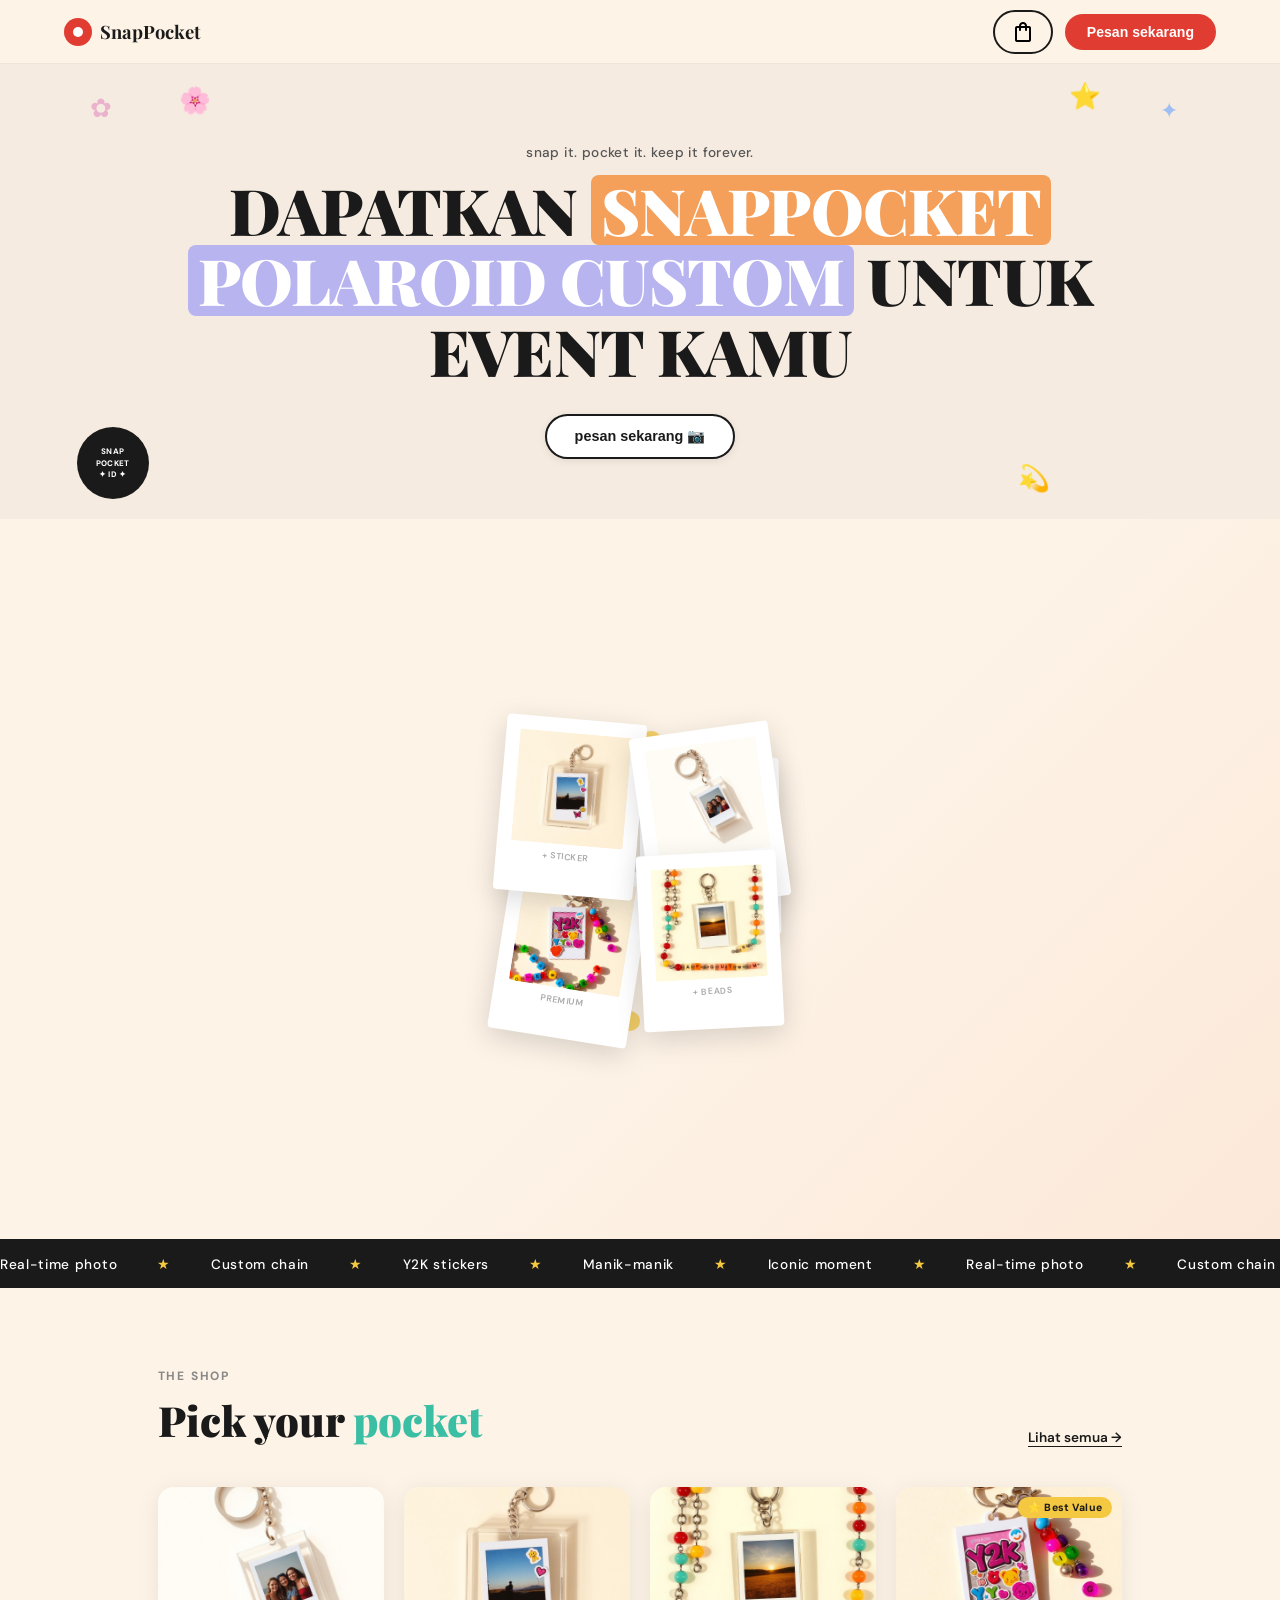
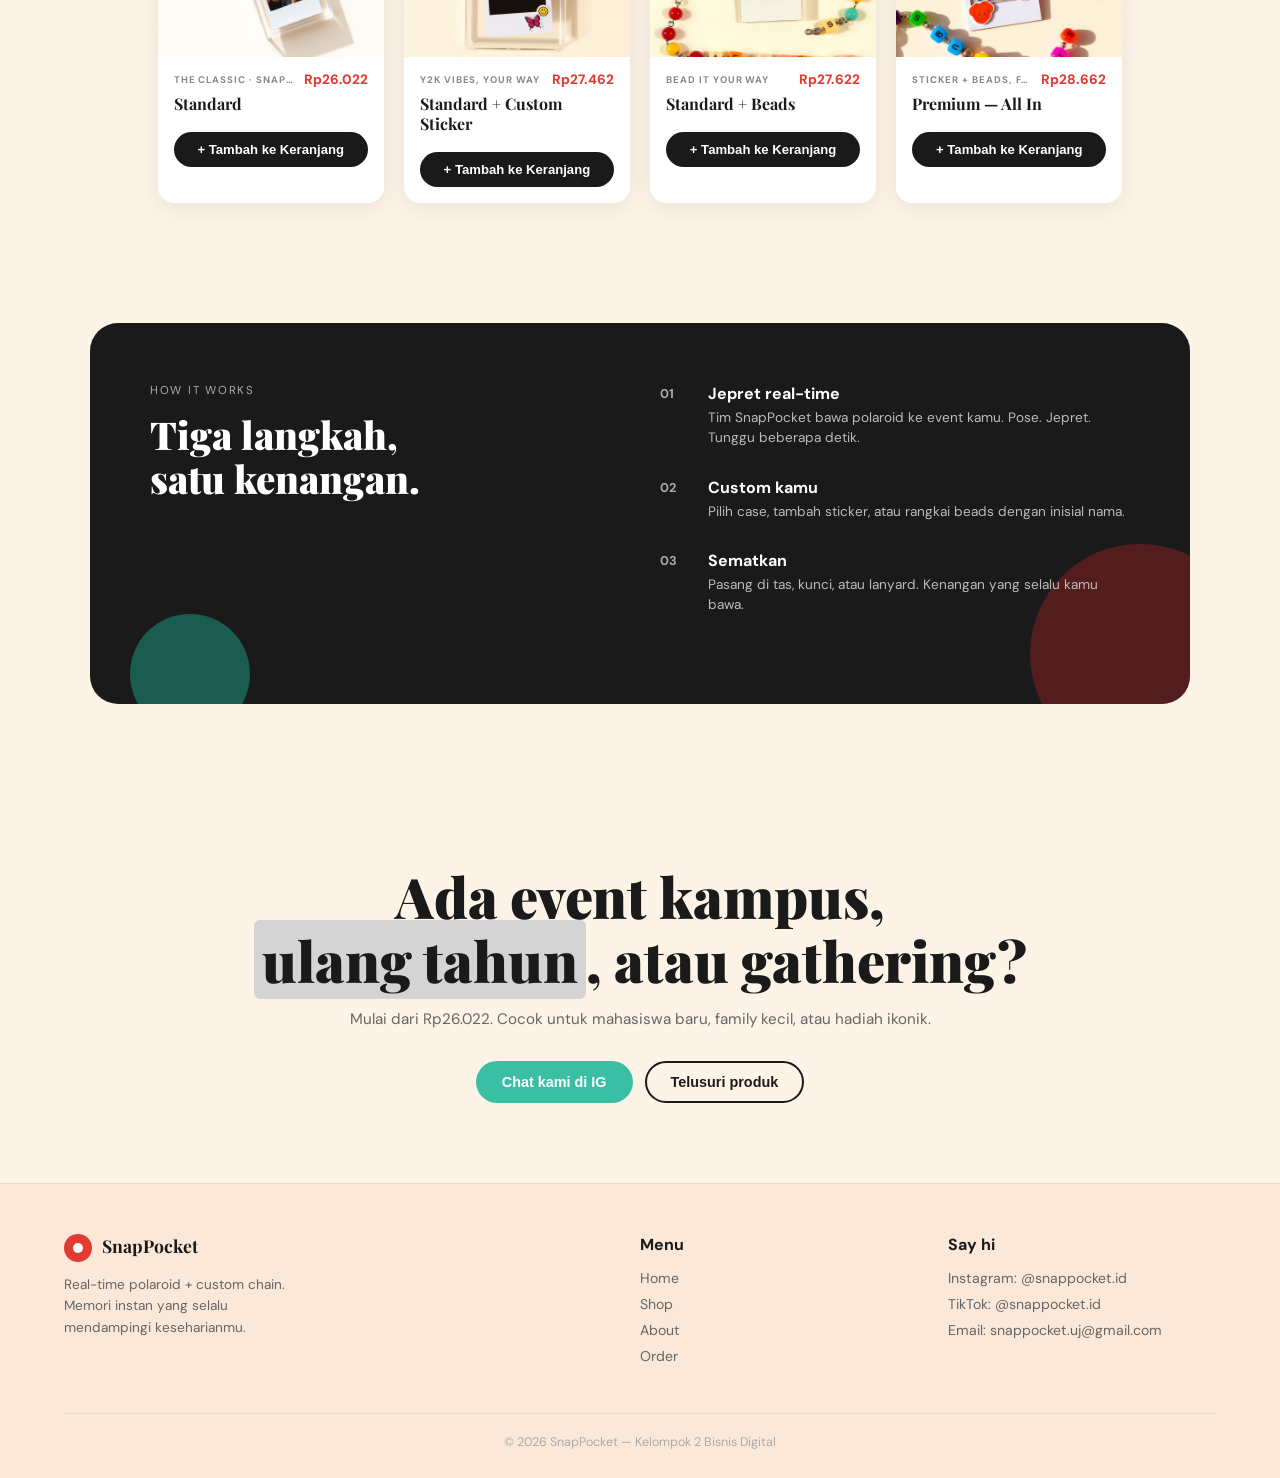
==== index.html @ 87800b3e "Add files via upload" ====
<!doctype html>
<html lang="id">
  <head>
    <meta charset="UTF-8" />
    <meta name="viewport" content="width=device-width, initial-scale=1.0" />
    <title>SnapPocket — Snap it. Pocket the moment.</title>
    <link
      href="https://fonts.googleapis.com/css2?family=Playfair+Display:wght@700;900&family=DM+Sans:wght@400;500;600&display=swap"
      rel="stylesheet"
    />
    <!-- ICONS -->
    <link
      rel="stylesheet"
      href="https://fonts.googleapis.com/css2?family=Material+Symbols+Outlined:opsz,wght,FILL,GRAD@20..48,100..700,0..1,-50..200&icon_names=shopping_bag"
    />
    <link rel="stylesheet" href="style.css" />
  </head>
  <body>
    <!-- ===================== NAVBAR ===================== -->
    <nav>
      <div class="nav-logo">
        <div class="dot"></div>
        SnapPocket
      </div>
      <div class="nav-links">
        <!-- <a href="#home" class="active">Home</a>
        <a href="#shop">Shop</a>
        <a href="#about">About</a>
        <a href="#order">Order</a> -->
      </div>
      <div class="nav-right">
        <button class="nav-cart-btn" onclick="openCart()">
          <span class="material-symbols-outlined"> shopping_bag </span>
          <span class="cart-badge" id="cartBadge">0</span>
        </button>
        <button class="nav-cta" onclick="scrollToShop()">Pesan sekarang</button>
        <button
          class="hamburger"
          id="hamburger"
          onclick="toggleMenu()"
          aria-label="Menu"
        >
          <span></span><span></span><span></span>
        </button>
      </div>
    </nav>
    <div class="mobile-menu" id="mobileMenu">
      <a href="#home" onclick="closeMenu()">Home</a>
      <a href="#shop" onclick="closeMenu()">Shop</a>
      <a href="#about" onclick="closeMenu()">About</a>
      <a href="#order" onclick="closeMenu()">Order</a>
      <button
        class="btn-primary"
        style="width: fit-content"
        onclick="
          closeMenu();
          scrollToShop();
        "
      >
        Pesan sekarang
      </button>
    </div>

    <!-- =====================================================================
       HERO HEADER BANNER  ← TAMBAHAN BARU (baris ini s/d penutup section)
       Referensi: hero.png — banner pengantar playful di atas hero utama
       Posisi: tepat setelah mobile-menu, SEBELUM section#home
  ====================================================================== -->
    <div class="hero-header-banner" id="hero-banner">
      <!-- Dekorasi floating emoji -->
      <span
        class="hhb-deco"
        style="top: 20px; left: 14%; animation: float1 3s ease-in-out infinite"
        >🌸</span
      >
      <span
        class="hhb-deco"
        style="
          top: 16px;
          right: 14%;
          animation: float2 3.5s ease-in-out infinite;
        "
        >⭐</span
      >
      <span
        class="hhb-deco"
        style="
          bottom: 24px;
          right: 18%;
          animation: float1 4s ease-in-out infinite;
        "
        >💫</span
      >

      <!-- Badge non-alkohol / spinning badge -->
      <div class="hhb-badge-nona">SNAP<br />POCKET<br />✦ ID ✦</div>

      <!-- Teks pre-headline -->
      <p class="hhb-pre">snap it. pocket it. keep it forever.</p>

      <!-- Judul utama dengan highlight warna -->
      <h2 class="hhb-title">
        DAPATKAN <span class="hhb-hl-orange">SNAPPOCKET</span><br />
        <span class="hhb-hl-purple">POLAROID CUSTOM</span> UNTUK<br />
        EVENT KAMU
      </h2>

      <!-- Tombol CTA banner -->
      <button class="hhb-cta" onclick="scrollToShop()">
        pesan sekarang 📷
      </button>
    </div>
    <!-- ===================== HERO (LAMA — tetap di bawah banner) ===================== -->
    <!-- section#home tidak lagi butuh margin-top 64px karena ada banner di atas -->
    <section id="home" style="padding-top: 0">
      <!-- <div class="hero-inner">
        <div class="hero-content">
          <div class="hero-tag">
            <span>⭐</span> Kelompok 2 · Bisnis Digital
          </div>
          <h1 class="hero-title">
            Snap it. <span class="accent">Pocket</span><br />the moment.
          </h1>
          <p class="hero-desc">
            Polaroid foto real-time, dibingkai case bening, digantung di rantai
            custom. Pilih sticker, pilih beads — jadikan kenangan yang selalu
            nemenin kemana pun.
          </p>
          <div class="hero-btns">
            <button class="btn-primary" onclick="scrollToShop()">
              Lihat semua produk →
            </button>
            <button class="btn-outline" onclick="scrollToShop()">
              Pesan sekarang
            </button>
          </div>
          <div class="hero-stats">
            <div>
              <div class="stat-num">4</div>
              <div class="stat-label">varian produk</div>
            </div>
            <div>
              <div class="stat-num">~5 mnt</div>
              <div class="stat-label">cetak instan</div>
            </div>
            <div>
              <div class="stat-num">100%</div>
              <div class="stat-label">custom kamu</div>
            </div>
          </div>
        </div> -->

      <!-- ================================================================
           HERO VISUAL: Diganti dari placeholder menjadi polaroid gallery
           Referensi: tampilanProduk.png — foto bertumpuk acak miring
           (baris ini s/d penutup div.hero-visual adalah TAMBAHAN BARU)
      ================================================================ -->
      <div class="hero-visual">
        <div class="product-gallery">
          <!-- Dot dekorasi kuning (seperti di tampilanProduk.png) -->
          <div
            class="gallery-dot"
            style="width: 22px; height: 22px; top: 12px; left: 2%"
          ></div>
          <div
            class="gallery-dot"
            style="width: 16px; height: 16px; top: 55%; left: 0%"
          ></div>
          <div
            class="gallery-dot"
            style="width: 20px; height: 20px; bottom: 8px; right: 12%"
          ></div>
          <div
            class="gallery-dot"
            style="width: 14px; height: 14px; top: 20px; right: 30%"
          ></div>

          <!-- Polaroid 1 — produk Standard -->
          <div class="polaroid pol-1">
            <div class="polaroid-photo" style="background: #f0d8c8">
              <img src="img/product-standard.jpg" alt="Standard" />
            </div>
            <div class="polaroid-label">STANDARD</div>
          </div>

          <!-- Polaroid 2 — produk Standard + Sticker -->
          <div class="polaroid pol-2">
            <div class="polaroid-photo">
              <img src="img/product-sticker.jpg" alt="Sticker" />
            </div>
            <div class="polaroid-label">+ STICKER</div>
          </div>

          <!-- Polaroid 3 — produk Standard + Beads -->
          <div class="polaroid pol-3">
            <div class="polaroid-photo">
              <img src="img/product-beads.jpg" alt="Beads" />
            </div>
            <div class="polaroid-label">+ BEADS</div>
          </div>

          <!-- Polaroid 4 — produk Premium All In -->
          <div class="polaroid pol-4">
            <div class="polaroid-photo">
              <img src="img/product-premium.jpg" alt="Premium" />
            </div>
            <div class="polaroid-label">PREMIUM</div>
          </div>

          <!-- Polaroid 5 — moment foto (center) -->
          <div class="polaroid pol-5">
            <div class="polaroid-photo">
              <img src="img/about-shot.jpg" alt="Moment" />
            </div>
            <div class="polaroid-label">smile!</div>
          </div>
        </div>

        <!-- Badge harga tetap dipertahankan -->
        <!-- <div class="hero-price-badge">MULAI<br />Rp26.022</div>
        </div> -->
        <!-- ================================================================ -->
      </div>
    </section>

    <!-- ===================== MARQUEE ===================== -->
    <div class="marquee-wrap">
      <div class="marquee-track" id="marqueeTrack">
        <span>Real-time photo</span><span class="star">★</span>
        <span>Custom chain</span><span class="star">★</span>
        <span>Y2K stickers</span><span class="star">★</span>
        <span>Manik-manik</span><span class="star">★</span>
        <span>Iconic moment</span><span class="star">★</span>
        <span>Real-time photo</span><span class="star">★</span>
        <span>Custom chain</span><span class="star">★</span>
        <span>Y2K stickers</span><span class="star">★</span>
        <span>Manik-manik</span><span class="star">★</span>
        <span>Iconic moment</span><span class="star">★</span>
        <!-- duplicate for seamless loop -->
        <span>Real-time photo</span><span class="star">★</span>
        <span>Custom chain</span><span class="star">★</span>
        <span>Y2K stickers</span><span class="star">★</span>
        <span>Manik-manik</span><span class="star">★</span>
        <span>Iconic moment</span><span class="star">★</span>
        <span>Real-time photo</span><span class="star">★</span>
        <span>Custom chain</span><span class="star">★</span>
        <span>Y2K stickers</span><span class="star">★</span>
        <span>Manik-manik</span><span class="star">★</span>
        <span>Iconic moment</span><span class="star">★</span>
      </div>
    </div>

    <!-- ===================== SHOP ===================== -->
    <section id="shop" style="padding-top: 80px; padding-bottom: 80px">
      <div style="max-width: 1200px; margin: 0 auto; padding: 0 5%">
        <div class="shop-header reveal">
          <div>
            <div class="section-label">THE SHOP</div>
            <h2 class="section-title">
              Pick your <span class="accent">pocket</span>
            </h2>
          </div>
          <a href="#shop">Lihat semua →</a>
        </div>
        <div class="product-grid" id="productGrid">
          <!-- Cards injected by JS -->
        </div>
      </div>
    </section>

    <!-- ===================== HOW IT WORKS ===================== -->
    <section id="about" style="padding: 40px 5% 80px">
      <div class="how-box reveal">
        <div>
          <div class="how-label">HOW IT WORKS</div>
          <h2 class="how-title">Tiga langkah,<br />satu kenangan.</h2>
        </div>
        <div class="how-steps">
          <div class="step">
            <div class="step-num">01</div>
            <div>
              <div class="step-title">Jepret real-time</div>
              <div class="step-desc">
                Tim SnapPocket bawa polaroid ke event kamu. Pose. Jepret. Tunggu
                beberapa detik.
              </div>
            </div>
          </div>
          <div class="step">
            <div class="step-num">02</div>
            <div>
              <div class="step-title">Custom kamu</div>
              <div class="step-desc">
                Pilih case, tambah sticker, atau rangkai beads dengan inisial
                nama.
              </div>
            </div>
          </div>
          <div class="step">
            <div class="step-num">03</div>
            <div>
              <div class="step-title">Sematkan</div>
              <div class="step-desc">
                Pasang di tas, kunci, atau lanyard. Kenangan yang selalu kamu
                bawa.
              </div>
            </div>
          </div>
        </div>
      </div>
    </section>

    <!-- ===================== CTA ===================== -->
    <section id="order" class="cta-section reveal">
      <h2 class="cta-title">
        Ada event kampus,<br /><span class="highlight">ulang tahun</span>, atau
        gathering?
      </h2>
      <p class="cta-sub">
        Mulai dari Rp26.022. Cocok untuk mahasiswa baru, family kecil, atau
        hadiah ikonik.
      </p>
      <div class="cta-btns">
        <button
          class="btn-primary btn-teal"
          onclick="window.open('https://instagram.com/snappocket.id', '_blank')"
        >
          Chat kami di IG
        </button>
        <button class="btn-outline" onclick="scrollToShop()">
          Telusuri produk
        </button>
      </div>
    </section>

    <!-- ===================== FOOTER ===================== -->
    <footer>
      <div class="footer-grid">
        <div>
          <div class="footer-brand">
            <div
              class="dot"
              style="
                width: 28px;
                height: 28px;
                border-radius: 50%;
                background: var(--red);
                display: flex;
                align-items: center;
                justify-content: center;
                flex-shrink: 0;
              "
            >
              <div
                style="
                  width: 10px;
                  height: 10px;
                  border-radius: 50%;
                  background: #fff;
                "
              ></div>
            </div>
            <span
              style="
                font-family: var(--font-head);
                font-weight: 700;
                font-size: 1.1rem;
              "
              >SnapPocket</span
            >
          </div>
          <p class="footer-tagline">
            Real-time polaroid + custom chain. Memori instan yang selalu
            mendampingi keseharianmu.
          </p>
        </div>
        <div class="footer-col">
          <div class="footer-col-title">Menu</div>
          <a href="#home">Home</a>
          <a href="#shop">Shop</a>
          <a href="#about">About</a>
          <a href="#order">Order</a>
        </div>
        <div class="footer-col">
          <div class="footer-col-title">Say hi</div>
          <a href="https://instagram.com/snappocket.id" target="_blank"
            >Instagram: @snappocket.id</a
          >
          <a href="https://tiktok.com/@snappocket.id" target="_blank"
            >TikTok: @snappocket.id</a
          >
          <a href="mailto:snappocket.uj@gmail.com"
            >Email: snappocket.uj@gmail.com</a
          >
        </div>
      </div>
      <div class="footer-bottom">
        © 2026 SnapPocket — Kelompok 2 Bisnis Digital
      </div>
    </footer>

    <!-- ===================== ADD-TO-CART MODAL ===================== -->
    <div
      class="modal-overlay"
      id="productModal"
      onclick="handleModalOverlayClick(event)"
    >
      <div class="modal-sheet" style="position: relative">
        <button class="close-modal" onclick="closeModal()">✕</button>
        <div class="modal-img" id="modalImg">📸</div>
        <div class="modal-body">
          <div class="modal-header">
            <div class="modal-product-name" id="modalName">Nama Produk</div>
            <div class="modal-price" id="modalPrice">Rp0</div>
          </div>
          <div class="modal-desc" id="modalDesc">Deskripsi produk</div>

          <!-- Temperature selector -->
          <div class="modal-section" id="tempSection">
            <div class="modal-section-title">Rantai <span>Pilih 1</span></div>
            <div class="option-grid" id="chainOptions">
              <button
                class="option-btn selected"
                data-group="chain"
                data-val="Silver"
                onclick="selectOption(this, 'chain')"
              >
                <span class="option-icon">🔗</span>Silver
              </button>
              <button
                class="option-btn"
                data-group="chain"
                data-val="Gold"
                onclick="selectOption(this, 'chain')"
              >
                <span class="option-icon">✨</span>Gold
              </button>
            </div>
          </div>

          <!-- Size selector (for products with beads) -->
          <div class="modal-section" id="beadsSection" style="display: none">
            <div class="modal-section-title">
              Warna Beads <span>Pilih 1</span>
            </div>
            <div class="option-grid">
              <button
                class="option-btn selected"
                data-group="beads"
                data-val="Colorful"
                onclick="selectOption(this, 'beads')"
              >
                <span class="option-icon">🌈</span>Colorful
              </button>
              <button
                class="option-btn"
                data-group="beads"
                data-val="Pastel"
                onclick="selectOption(this, 'beads')"
              >
                <span class="option-icon">🌸</span>Pastel
              </button>
            </div>
          </div>

          <!-- Sticker section (for products with sticker) -->
          <div class="modal-section" id="stickerSection" style="display: none">
            <div class="modal-section-title">
              Tema Sticker <span>Pilih 1</span>
            </div>
            <div class="option-grid">
              <button
                class="option-btn selected"
                data-group="sticker"
                data-val="Y2K"
                onclick="selectOption(this, 'sticker')"
              >
                <span class="option-icon">💫</span>Y2K
              </button>
              <button
                class="option-btn"
                data-group="sticker"
                data-val="Cute"
                onclick="selectOption(this, 'sticker')"
              >
                <span class="option-icon">🐣</span>Cute
              </button>
            </div>
          </div>
        </div>

        <div class="modal-footer">
          <div class="qty-ctrl">
            <button class="qty-btn" onclick="changeQty(-1)">−</button>
            <span class="qty-num" id="qtyNum">1</span>
            <button class="qty-btn" onclick="changeQty(1)">+</button>
          </div>
          <button class="add-btn" id="addBtn" onclick="addToCart()">
            + Keranjang Rp0
          </button>
        </div>
      </div>
    </div>

    <!-- ===================== CART SIDEBAR ===================== -->
    <div
      class="cart-overlay"
      id="cartOverlay"
      onclick="handleCartOverlayClick(event)"
    >
      <div class="cart-panel">
        <div class="cart-head">
          <h2>🛍 Keranjang</h2>
          <button class="cart-close" onclick="closeCart()">✕</button>
        </div>
        <div class="cart-items" id="cartItems">
          <div class="cart-empty">Keranjang masih kosong 🛒</div>
        </div>
        <div class="cart-foot">
          <div class="cart-total-row">
            <span>Total</span>
            <span id="cartTotal">Rp0</span>
          </div>
          <button class="checkout-btn" onclick="openQRModal()">
            Bayar Sekarang 💳
          </button>
        </div>
      </div>
    </div>

    <!-- ===================== QR CODE MODAL ===================== -->
    <div
      class="qr-overlay"
      id="qrOverlay"
      onclick="handleQROverlayClick(event)"
    >
      <div class="qr-box">
        <div class="qr-title">Pembayaran 🎉</div>
        <div class="qr-sub">Scan QR di bawah untuk transfer</div>
        <div class="qr-placeholder" id="qrImg">
          <img
            src="img/QRIS.png"
            alt="QRIS"
            style="
              width: 100%;
              height: 100%;
              object-fit: contain;
              border-radius: 8px;
            "
          />
        </div>
        <div class="qr-amount" id="qrAmount">Rp0</div>
        <div class="qr-note">
          Setelah transfer, klik tombol di bawah untuk konfirmasi via WhatsApp
        </div>
        <div class="qr-actions">
          <button class="qr-confirm-btn" onclick="confirmPayment()">
            Konfirmasi Pembayaran 💬
          </button>
          <button class="qr-close-btn" onclick="closeQRModal()">Tutup</button>
        </div>
      </div>
    </div>
  </body>
  <script src="app.js"></script>
</html>
---- style.css ----
/* =========================================================
       CSS VARIABLES & RESET
    ========================================================= */
*,
*::before,
*::after {
  box-sizing: border-box;
  margin: 0;
  padding: 0;
}

:root {
  --bg: #fdf3e7;
  --bg2: #fce8d8;
  --dark: #1a1a1a;
  --red: #e03c31;
  --teal: #3bbfa4;
  --yellow: #f5c842;
  --white: #ffffff;
  --gray: #888;
  --light-gray: #f4f4f0;
  --font-head: "Playfair Display", serif;
  --font-body: "DM Sans", sans-serif;
  --radius: 16px;
  --shadow: 0 4px 24px rgba(0, 0, 0, 0.08);
}

html {
  scroll-behavior: smooth;
}
body {
  font-family: var(--font-body);
  background: var(--bg);
  color: var(--dark);
  overflow-x: hidden;
}
a {
  text-decoration: none;
  color: inherit;
}
img {
  display: block;
  max-width: 100%;
}

/* =========================================================
       NAVBAR
    ========================================================= */
nav {
  position: fixed;
  top: 0;
  left: 0;
  right: 0;
  z-index: 100;
  display: flex;
  align-items: center;
  justify-content: space-between;
  padding: 0 5%;
  height: 64px;
  background: rgba(253, 243, 231, 0.92);
  backdrop-filter: blur(12px);
  border-bottom: 1px solid rgba(0, 0, 0, 0.06);
}
.nav-logo {
  display: flex;
  align-items: center;
  gap: 8px;
  font-family: var(--font-head);
  font-size: 1.15rem;
  font-weight: 700;
}
.nav-logo .dot {
  width: 28px;
  height: 28px;
  border-radius: 50%;
  background: var(--red);
  display: flex;
  align-items: center;
  justify-content: center;
}
.nav-logo .dot::after {
  content: "";
  width: 10px;
  height: 10px;
  border-radius: 50%;
  background: #fff;
}
.nav-links {
  display: flex;
  gap: 28px;
  font-size: 0.9rem;
  font-weight: 500;
}
.nav-links a {
  padding: 4px 0;
  position: relative;
}
.nav-links a.active::after {
  content: "";
  position: absolute;
  bottom: -2px;
  left: 0;
  right: 0;
  height: 2px;
  background: var(--dark);
  border-radius: 2px;
}
.nav-cta {
  background: var(--red);
  color: #fff;
  border: none;
  cursor: pointer;
  padding: 10px 22px;
  border-radius: 50px;
  font-size: 0.88rem;
  font-weight: 600;
  transition:
    transform 0.15s,
    box-shadow 0.15s;
}
.nav-cta:hover {
  transform: translateY(-1px);
  box-shadow: 0 6px 18px rgba(224, 60, 49, 0.35);
}

/* cart icon in nav */
.nav-cart-btn {
  position: relative;
  background: none;
  border: 2px solid var(--dark);
  border-radius: 50px;
  padding: 8px 16px;
  cursor: pointer;
  font-weight: 600;
  font-size: 0.88rem;
  display: flex;
  align-items: center;
  gap: 6px;
  transition: background 0.15s;
}
.nav-cart-btn:hover {
  background: var(--dark);
  color: #fff;
}
.cart-badge {
  position: absolute;
  top: -6px;
  right: -6px;
  background: var(--red);
  color: #fff;
  border-radius: 50%;
  width: 20px;
  height: 20px;
  font-size: 0.7rem;
  font-weight: 700;
  display: flex;
  align-items: center;
  justify-content: center;
  display: none;
}
.nav-right {
  display: flex;
  align-items: center;
  gap: 12px;
}

/* hamburger */
.hamburger {
  display: none;
  flex-direction: column;
  gap: 5px;
  background: none;
  border: none;
  cursor: pointer;
  padding: 4px;
}
.hamburger span {
  width: 24px;
  height: 2px;
  background: var(--dark);
  border-radius: 2px;
  transition: all 0.25s;
}
.mobile-menu {
  display: none;
  position: fixed;
  top: 64px;
  left: 0;
  right: 0;
  background: var(--bg);
  padding: 24px 5%;
  flex-direction: column;
  gap: 16px;
  z-index: 99;
  border-bottom: 1px solid rgba(0, 0, 0, 0.08);
  box-shadow: 0 8px 24px rgba(0, 0, 0, 0.06);
}
.mobile-menu a {
  font-size: 1.1rem;
  font-weight: 600;
}
.mobile-menu.open {
  display: flex;
}

/* =========================================================
       HERO
    ========================================================= */
#home {
  min-height: 80vh;
  padding-top: 0;
  display: flex;
  align-items: center;
  justify-content: center;
  background: linear-gradient(135deg, #fdf3e7 55%, #fce8d8 100%);
  overflow: hidden;
  position: relative;
}
.hero-inner {
  display: grid;
  grid-template-columns: 1fr 1fr;
  align-items: center;
  gap: 40px;
  max-width: 1200px;
  margin: 0 auto;
  padding: 60px 5%;
  width: 100%;
}
.hero-tag {
  display: inline-flex;
  align-items: center;
  gap: 6px;
  background: #fff;
  border-radius: 50px;
  padding: 6px 14px;
  font-size: 0.78rem;
  font-weight: 600;
  margin-bottom: 20px;
  box-shadow: 0 2px 8px rgba(0, 0, 0, 0.06);
}
.hero-tag span {
  color: var(--yellow);
  font-size: 1rem;
}
.hero-title {
  font-family: var(--font-head);
  font-size: clamp(2.4rem, 5vw, 3.8rem);
  line-height: 1.08;
  font-weight: 900;
  margin-bottom: 20px;
}
.hero-title .accent {
  color: var(--red);
}
.hero-desc {
  color: #555;
  font-size: 0.95rem;
  line-height: 1.65;
  margin-bottom: 32px;
  max-width: 400px;
}
.hero-btns {
  display: flex;
  gap: 12px;
  flex-wrap: wrap;
  margin-bottom: 40px;
}
.btn-primary {
  background: var(--red);
  color: #fff;
  border: none;
  cursor: pointer;
  padding: 13px 26px;
  border-radius: 50px;
  font-size: 0.9rem;
  font-weight: 600;
  display: inline-flex;
  align-items: center;
  gap: 6px;
  transition:
    transform 0.15s,
    box-shadow 0.15s;
}
.btn-primary:hover {
  transform: translateY(-2px);
  box-shadow: 0 8px 20px rgba(224, 60, 49, 0.3);
}
.btn-outline {
  background: transparent;
  color: var(--dark);
  border: 2px solid var(--dark);
  cursor: pointer;
  padding: 11px 24px;
  border-radius: 50px;
  font-size: 0.9rem;
  font-weight: 600;
  transition:
    background 0.15s,
    color 0.15s;
}
.btn-outline:hover {
  background: var(--dark);
  color: #fff;
}
.hero-stats {
  display: flex;
  gap: 32px;
}
.stat-num {
  font-family: var(--font-head);
  font-size: 1.5rem;
  font-weight: 900;
  color: var(--red);
}
.stat-label {
  font-size: 0.75rem;
  color: var(--gray);
}

/* hero image placeholder area */
.hero-visual {
  position: relative;
  border-radius: 24px;
  overflow: visible;
  display: flex;
  align-items: center;
  justify-content: center;
  min-height: 360px;
}
.hero-img-box {
  width: 100%;
  aspect-ratio: 4/3;
  border-radius: 20px;
  background: linear-gradient(135deg, #f4c7b0, #e8a090);
  display: flex;
  align-items: center;
  justify-content: center;
  font-size: 0.85rem;
  color: #a06050;
  font-weight: 500;
  text-align: center;
  position: relative;
  overflow: hidden;
}
.hero-img-box::before {
  content: "📷";
  font-size: 3rem;
  display: block;
  margin-bottom: 8px;
}
.hero-price-badge {
  position: absolute;
  top: -12px;
  right: -12px;
  background: var(--red);
  color: #fff;
  border-radius: 50%;
  width: 80px;
  height: 80px;
  display: flex;
  flex-direction: column;
  align-items: center;
  justify-content: center;
  font-size: 0.6rem;
  font-weight: 700;
  text-align: center;
  line-height: 1.3;
  box-shadow: 0 4px 16px rgba(224, 60, 49, 0.4);
  animation: pulse 2s ease-in-out infinite;
}
@keyframes pulse {
  0%,
  100% {
    transform: scale(1);
  }
  50% {
    transform: scale(1.05);
  }
}
.hero-smile-card {
  position: absolute;
  bottom: 20px;
  left: -20px;
  background: var(--yellow);
  border-radius: 12px;
  padding: 14px 20px;
  font-family: var(--font-head);
  font-size: 1.1rem;
  font-weight: 700;
  box-shadow: 0 6px 20px rgba(0, 0, 0, 0.12);
  transform: rotate(-3deg);
}

/* =========================================================
       MARQUEE
    ========================================================= */
.marquee-wrap {
  background: var(--dark);
  color: #fff;
  padding: 14px 0;
  overflow: hidden;
  white-space: nowrap;
}
.marquee-track {
  display: inline-flex;
  gap: 40px;
  animation: marquee 18s linear infinite;
}
.marquee-track span {
  font-size: 0.85rem;
  font-weight: 500;
  letter-spacing: 0.05em;
}
.marquee-track .star {
  color: var(--yellow);
}
@keyframes marquee {
  from {
    transform: translateX(0);
  }
  to {
    transform: translateX(-50%);
  }
}

/* =========================================================
       SHOP SECTION
    ========================================================= */
#shop {
  padding: 90px 5%;
  max-width: 1200px;
  margin: 0 auto;
}
.section-label {
  font-size: 0.75rem;
  font-weight: 700;
  letter-spacing: 0.15em;
  color: var(--gray);
  text-transform: uppercase;
  margin-bottom: 8px;
}
.section-title {
  font-family: var(--font-head);
  font-size: clamp(1.8rem, 3.5vw, 2.6rem);
  font-weight: 900;
}
.section-title .accent {
  color: var(--teal);
}
.shop-header {
  display: flex;
  align-items: flex-end;
  justify-content: space-between;
  margin-bottom: 40px;
}
.shop-header a {
  font-size: 0.85rem;
  font-weight: 600;
  color: var(--dark);
  border-bottom: 1px solid var(--dark);
}

.product-grid {
  display: grid;
  grid-template-columns: repeat(4, 1fr);
  gap: 20px;
}
.product-card {
  background: #fff;
  border-radius: var(--radius);
  overflow: hidden;
  box-shadow: var(--shadow);
  cursor: pointer;
  transition:
    transform 0.2s,
    box-shadow 0.2s;
  position: relative;
}
.product-card:hover {
  transform: translateY(-4px);
  box-shadow: 0 12px 32px rgba(0, 0, 0, 0.12);
}
.product-img {
  width: 100%;
  aspect-ratio: 4/3;
  background: var(--light-gray);
  display: flex;
  align-items: center;
  justify-content: center;
  font-size: 2.5rem;
  position: relative;
  overflow: hidden;
}
.best-value-badge {
  position: absolute;
  top: 10px;
  right: 10px;
  background: var(--yellow);
  color: var(--dark);
  font-size: 0.65rem;
  font-weight: 800;
  padding: 4px 10px;
  border-radius: 50px;
  letter-spacing: 0.04em;
}
.product-info {
  padding: 14px 16px 16px;
  display: flex;
  flex-direction: column;
  gap: 6px;
}
.product-meta {
  display: flex;
  align-items: center;
  justify-content: space-between;
  gap: 6px;
}
.product-label {
  font-size: 0.6rem;
  letter-spacing: 0.1em;
  font-weight: 700;
  color: var(--gray);
  text-transform: uppercase;
  flex: 1;
  min-width: 0;
  white-space: nowrap;
  overflow: hidden;
  text-overflow: ellipsis;
}
.product-price {
  font-size: 0.85rem;
  font-weight: 800;
  color: var(--red);
  flex-shrink: 0;
}
.product-name {
  font-family: var(--font-head);
  font-size: 1rem;
  font-weight: 700;
  line-height: 1.25;
}
.add-to-cart-btn {
  width: 100%;
  margin-top: 12px;
  padding: 10px;
  background: var(--dark);
  color: #fff;
  border: none;
  border-radius: 50px;
  font-size: 0.82rem;
  font-weight: 600;
  cursor: pointer;
  transition: background 0.15s;
}
.add-to-cart-btn:hover {
  background: var(--red);
}

/* =========================================================
       HOW IT WORKS
    ========================================================= */
#about {
  padding: 40px 5% 90px;
}
.how-box {
  max-width: 1100px;
  margin: 0 auto;
  background: var(--dark);
  color: #fff;
  border-radius: 28px;
  padding: 60px;
  display: grid;
  grid-template-columns: 1fr 1fr;
  gap: 40px;
  position: relative;
  overflow: hidden;
}
.how-box::after {
  content: "";
  position: absolute;
  right: -60px;
  bottom: -60px;
  width: 220px;
  height: 220px;
  border-radius: 50%;
  background: #7b2020;
  opacity: 0.6;
}
.how-box::before {
  content: "";
  position: absolute;
  left: 40px;
  bottom: -30px;
  width: 120px;
  height: 120px;
  border-radius: 50%;
  background: #1a5c50;
}
.how-label {
  font-size: 0.72rem;
  letter-spacing: 0.15em;
  color: #aaa;
  text-transform: uppercase;
  margin-bottom: 14px;
}
.how-title {
  font-family: var(--font-head);
  font-size: clamp(1.8rem, 3vw, 2.6rem);
  font-weight: 900;
  line-height: 1.15;
}
.how-steps {
  position: relative;
  z-index: 1;
}
.step {
  display: flex;
  gap: 20px;
  margin-bottom: 28px;
}
.step-num {
  font-size: 0.8rem;
  font-weight: 700;
  color: #aaa;
  min-width: 28px;
  padding-top: 2px;
}
.step-title {
  font-weight: 700;
  margin-bottom: 4px;
}
.step-desc {
  font-size: 0.85rem;
  color: #bbb;
  line-height: 1.5;
}

/* =========================================================
       CTA SECTION
    ========================================================= */
.cta-section {
  padding: 80px 5%;
  text-align: center;
}
.cta-title {
  font-family: var(--font-head);
  font-size: clamp(2rem, 5vw, 3.5rem);
  font-weight: 900;
  line-height: 1.15;
  margin-bottom: 16px;
}
.cta-title .highlight {
  background: #d4d4d4;
  padding: 2px 8px;
  border-radius: 6px;
}
.cta-sub {
  color: #666;
  font-size: 0.95rem;
  margin-bottom: 32px;
}
.cta-btns {
  display: flex;
  gap: 12px;
  justify-content: center;
  flex-wrap: wrap;
}
.btn-teal {
  background: var(--teal);
  color: #fff;
}
.btn-teal:hover {
  background: #2fa090;
}

/* =========================================================
       FOOTER
    ========================================================= */
footer {
  background: var(--bg2);
  border-top: 1px solid rgba(0, 0, 0, 0.07);
  padding: 50px 5% 28px;
}
.footer-grid {
  max-width: 1200px;
  margin: 0 auto;
  display: grid;
  grid-template-columns: 2fr 1fr 1fr;
  gap: 40px;
  margin-bottom: 40px;
}
.footer-brand {
  display: flex;
  align-items: flex-start;
  gap: 10px;
  margin-bottom: 12px;
}
.footer-tagline {
  font-size: 0.85rem;
  color: #666;
  line-height: 1.6;
  max-width: 240px;
}
.footer-col-title {
  font-weight: 700;
  margin-bottom: 14px;
}
.footer-col a {
  display: block;
  font-size: 0.88rem;
  color: #666;
  margin-bottom: 8px;
}
.footer-col a:hover {
  color: var(--dark);
}
.footer-bottom {
  text-align: center;
  font-size: 0.78rem;
  color: #aaa;
  padding-top: 20px;
  border-top: 1px solid rgba(0, 0, 0, 0.07);
}

/* =========================================================
       ADD TO CART MODAL (mobile-style pop-up)
    ========================================================= */
.modal-overlay {
  position: fixed;
  inset: 0;
  background: rgba(0, 0, 0, 0.45);
  z-index: 200;
  display: flex;
  align-items: flex-end;
  justify-content: center;
  opacity: 0;
  pointer-events: none;
  transition: opacity 0.25s;
}
.modal-overlay.open {
  opacity: 1;
  pointer-events: all;
}
.modal-sheet {
  background: #fff;
  border-radius: 24px 24px 0 0;
  width: 100%;
  max-width: 480px;
  padding: 0 0 32px;
  transform: translateY(100%);
  transition: transform 0.3s cubic-bezier(0.32, 0, 0.15, 1);
  max-height: 90vh;
  overflow-y: auto;
}
.modal-overlay.open .modal-sheet {
  transform: translateY(0);
}
.modal-img {
  width: 100%;
  height: 200px;
  object-fit: cover;
  background: linear-gradient(135deg, #f0e0d0, #e0c0a0);
  display: flex;
  align-items: center;
  justify-content: center;
  font-size: 4rem;
  border-radius: 24px 24px 0 0;
}
.modal-body {
  padding: 20px 24px 0;
}
.modal-header {
  display: flex;
  justify-content: space-between;
  align-items: flex-start;
  margin-bottom: 4px;
}
.modal-product-name {
  font-family: var(--font-head);
  font-size: 1.3rem;
  font-weight: 900;
}
.modal-price {
  font-size: 1.1rem;
  font-weight: 800;
  color: var(--dark);
}
.modal-desc {
  font-size: 0.82rem;
  color: #888;
  margin-bottom: 20px;
}
.modal-section {
  margin-bottom: 20px;
}
.modal-section-title {
  font-weight: 700;
  font-size: 0.9rem;
  margin-bottom: 12px;
}
.modal-section-title span {
  font-weight: 400;
  color: #aaa;
  font-size: 0.8rem;
  margin-left: 6px;
}
.option-grid {
  display: grid;
  grid-template-columns: 1fr 1fr;
  gap: 10px;
}
.option-btn {
  border: 2px solid #e5e5e5;
  background: #fafafa;
  border-radius: 12px;
  padding: 14px 12px;
  cursor: pointer;
  font-size: 0.85rem;
  font-weight: 600;
  text-align: center;
  transition: all 0.15s;
  display: flex;
  flex-direction: column;
  align-items: center;
  gap: 6px;
}
.option-btn .option-icon {
  font-size: 1.5rem;
}
.option-btn.selected {
  border-color: var(--yellow);
  background: #fffbf0;
}
.modal-footer {
  display: flex;
  gap: 12px;
  padding: 0 24px;
  align-items: center;
  margin-top: 20px;
}
.qty-ctrl {
  display: flex;
  align-items: center;
  gap: 0;
  border: 1.5px solid #e5e5e5;
  border-radius: 12px;
  overflow: hidden;
}
.qty-btn {
  width: 40px;
  height: 40px;
  background: none;
  border: none;
  cursor: pointer;
  font-size: 1.2rem;
  font-weight: 700;
  display: flex;
  align-items: center;
  justify-content: center;
  transition: background 0.12s;
}
.qty-btn:hover {
  background: #f0f0f0;
}
.qty-num {
  width: 36px;
  text-align: center;
  font-weight: 700;
  font-size: 0.95rem;
}
.add-btn {
  flex: 1;
  background: var(--red);
  color: #fff;
  border: none;
  border-radius: 50px;
  padding: 14px;
  font-size: 0.95rem;
  font-weight: 700;
  cursor: pointer;
  transition: background 0.15s;
}
.add-btn:hover {
  background: #c42c22;
}
.close-modal {
  position: absolute;
  top: 12px;
  right: 12px;
  z-index: 10;
  width: 36px;
  height: 36px;
  border-radius: 50%;
  background: rgba(0, 0, 0, 0.35);
  color: #fff;
  border: none;
  cursor: pointer;
  font-size: 1.1rem;
  display: flex;
  align-items: center;
  justify-content: center;
}

/* =========================================================
       CART SIDEBAR
    ========================================================= */
.cart-overlay {
  position: fixed;
  inset: 0;
  background: rgba(0, 0, 0, 0.35);
  z-index: 300;
  opacity: 0;
  pointer-events: none;
  transition: opacity 0.25s;
}
.cart-overlay.open {
  opacity: 1;
  pointer-events: all;
}
.cart-panel {
  position: fixed;
  top: 0;
  right: 0;
  bottom: 0;
  width: 380px;
  max-width: 100vw;
  background: #fff;
  z-index: 301;
  padding: 0;
  transform: translateX(100%);
  transition: transform 0.3s cubic-bezier(0.32, 0, 0.15, 1);
  display: flex;
  flex-direction: column;
}
.cart-overlay.open .cart-panel {
  transform: translateX(0);
}
.cart-head {
  padding: 24px;
  border-bottom: 1px solid #eee;
  display: flex;
  align-items: center;
  justify-content: space-between;
}
.cart-head h2 {
  font-family: var(--font-head);
  font-size: 1.3rem;
}
.cart-close {
  background: none;
  border: none;
  font-size: 1.3rem;
  cursor: pointer;
}
.cart-items {
  flex: 1;
  overflow-y: auto;
  padding: 16px 24px;
}
.cart-empty {
  text-align: center;
  color: #aaa;
  padding: 48px 0;
  font-size: 0.9rem;
}
.cart-item {
  display: flex;
  gap: 14px;
  align-items: center;
  padding: 14px 0;
  border-bottom: 1px solid #f0f0f0;
}
.cart-item-icon {
  width: 56px;
  height: 56px;
  border-radius: 10px;
  background: var(--light-gray);
  display: flex;
  align-items: center;
  justify-content: center;
  font-size: 1.6rem;
  flex-shrink: 0;
}
.cart-item-name {
  font-weight: 700;
  font-size: 0.9rem;
  margin-bottom: 2px;
}
.cart-item-opts {
  font-size: 0.75rem;
  color: #999;
  margin-bottom: 4px;
}
.cart-item-price {
  font-weight: 700;
  font-size: 0.9rem;
  color: var(--red);
}
.cart-item-remove {
  margin-left: auto;
  background: none;
  border: none;
  color: #ccc;
  cursor: pointer;
  font-size: 1.1rem;
}
.cart-item-remove:hover {
  color: var(--red);
}
.cart-foot {
  padding: 20px 24px;
  border-top: 1px solid #eee;
  display: flex;
  flex-direction: column;
  gap: 12px;
}
.cart-total-row {
  display: flex;
  justify-content: space-between;
  font-weight: 700;
  font-size: 1rem;
}
.checkout-btn {
  background: var(--red);
  color: #fff;
  border: none;
  padding: 16px;
  border-radius: 50px;
  font-size: 1rem;
  font-weight: 700;
  cursor: pointer;
  transition: background 0.15s;
}
.checkout-btn:hover {
  background: #c42c22;
}

/* =========================================================
       QR CODE MODAL
    ========================================================= */
.qr-overlay {
  position: fixed;
  inset: 0;
  background: rgba(0, 0, 0, 0.55);
  z-index: 400;
  display: flex;
  align-items: center;
  justify-content: center;
  opacity: 0;
  pointer-events: none;
  transition: opacity 0.25s;
}
.qr-overlay.open {
  opacity: 1;
  pointer-events: all;
}
.qr-box {
  background: #fff;
  border-radius: 24px;
  padding: 36px 40px;
  text-align: center;
  max-width: 360px;
  width: 90%;
  transform: scale(0.9);
  transition: transform 0.25s;
}
.qr-overlay.open .qr-box {
  transform: scale(1);
}
.qr-title {
  font-family: var(--font-head);
  font-size: 1.4rem;
  font-weight: 900;
  margin-bottom: 6px;
}
.qr-sub {
  font-size: 0.85rem;
  color: #888;
  margin-bottom: 24px;
}
.qr-placeholder {
  width: 200px;
  height: 200px;
  margin: 0 auto 24px;
  background: #fff;
  border-radius: 12px;
  display: flex;
  align-items: center;
  justify-content: center;
  overflow: hidden;
  border: 3px solid #222;
}
.qr-amount {
  font-size: 1.3rem;
  font-weight: 800;
  margin-bottom: 8px;
}
.qr-note {
  font-size: 0.78rem;
  color: #aaa;
  margin-bottom: 20px;
}
.qr-actions {
  display: flex;
  flex-direction: column;
  gap: 10px;
}
.qr-confirm-btn {
  width: 100%;
  padding: 14px;
  background: #25d366;
  color: #fff;
  border: none;
  border-radius: 50px;
  font-size: 0.95rem;
  font-weight: 700;
  cursor: pointer;
  transition: background 0.15s;
}
.qr-confirm-btn:hover {
  background: #1aaa52;
}
.qr-close-btn {
  width: 100%;
  padding: 12px;
  background: transparent;
  color: var(--gray);
  border: 1.5px solid #ddd;
  border-radius: 50px;
  font-size: 0.9rem;
  font-weight: 600;
  cursor: pointer;
  transition: background 0.15s, color 0.15s;
}
.qr-close-btn:hover {
  background: var(--dark);
  color: #fff;
  border-color: var(--dark);
}

/* =========================================================
       RESPONSIVE
    ========================================================= */
@media (max-width: 900px) {
  .product-grid {
    grid-template-columns: repeat(2, 1fr);
  }
  .how-box {
    grid-template-columns: 1fr;
    padding: 36px;
  }
  .footer-grid {
    grid-template-columns: 1fr 1fr;
  }
  .nav-links {
    display: none;
  }
  .hamburger {
    display: flex;
  }
  .nav-cta {
    display: none;
  }
}
@media (max-width: 640px) {
  .hero-inner {
    grid-template-columns: 1fr;
    padding: 40px 5%;
    gap: 24px;
  }
  .hero-visual {
    min-height: 220px;
  }
  .product-grid {
    grid-template-columns: repeat(2, 1fr);
    gap: 12px;
  }
  .footer-grid {
    grid-template-columns: 1fr;
  }
  .cart-panel {
    width: 100vw;
  }
  .hero-stats {
    gap: 20px;
  }
}
@media (max-width: 400px) {
  .product-grid {
    grid-template-columns: 1fr;
  }
}

/* =========================================================
       HERO HEADER BANNER  ← TAMBAHAN BARU (sebelum hero lama)
       Referensi: hero.png — banner playful dengan highlight warna
    ========================================================= */
.hero-header-banner {
  background: #f5ebe0;
  padding: 80px 5% 60px;
  text-align: center;
  position: relative;
  overflow: hidden;
  margin-top: 64px; /* tinggi navbar */
}
/* Dekorasi bintang / bunga di sudut */
.hero-header-banner::before {
  content: "✿";
  position: absolute;
  top: 28px;
  left: 7%;
  font-size: 1.6rem;
  color: #e8a4c8;
  opacity: 0.8;
}
.hero-header-banner::after {
  content: "✦";
  position: absolute;
  top: 32px;
  right: 8%;
  font-size: 1.4rem;
  color: #8ab4f8;
  opacity: 0.8;
}
.hhb-pre {
  font-size: 0.85rem;
  font-weight: 500;
  color: #555;
  margin-bottom: 14px;
  letter-spacing: 0.03em;
}
.hhb-title {
  font-family: var(--font-head);
  font-size: clamp(2rem, 5.5vw, 4rem);
  font-weight: 900;
  line-height: 1.1;
  color: var(--dark);
  text-transform: uppercase;
  letter-spacing: -0.01em;
  margin-bottom: 28px;
}
/* highlight kuning/oranye */
.hhb-hl-orange {
  background: #f4a05a;
  color: #fff;
  border-radius: 8px;
  padding: 0 10px;
  display: inline-block;
}
/* highlight ungu/biru */
.hhb-hl-purple {
  background: #b8b4f0;
  color: #fff;
  border-radius: 8px;
  padding: 0 10px;
  display: inline-block;
}
.hhb-cta {
  display: inline-flex;
  align-items: center;
  gap: 8px;
  background: #fff;
  color: var(--dark);
  border: 2px solid var(--dark);
  border-radius: 50px;
  padding: 12px 28px;
  font-size: 0.9rem;
  font-weight: 700;
  cursor: pointer;
  transition:
    background 0.15s,
    color 0.15s;
  box-shadow: 0 2px 8px rgba(0, 0, 0, 0.08);
}
.hhb-cta:hover {
  background: var(--dark);
  color: #fff;
}
/* dekorasi floating kecil */
.hhb-deco {
  position: absolute;
  font-size: 1.6rem;
  pointer-events: none;
  user-select: none;
}
.hhb-badge-nona {
  position: absolute;
  bottom: 20px;
  left: 6%;
  background: var(--dark);
  color: #fff;
  border-radius: 50%;
  width: 72px;
  height: 72px;
  display: flex;
  flex-direction: column;
  align-items: center;
  justify-content: center;
  font-size: 0.5rem;
  font-weight: 800;
  text-align: center;
  line-height: 1.4;
  letter-spacing: 0.04em;
  text-transform: uppercase;
  animation: spin 10s linear infinite;
}
@keyframes spin {
  to {
    transform: rotate(360deg);
  }
}

/* =========================================================
       HERO PRODUK — scattered polaroid gallery
       Referensi: tampilanProduk.png — foto bertumpuk miring
    ========================================================= */
.product-gallery {
  position: relative;
  width: 100%;
  min-height: 320px;
  display: flex;
  align-items: center;
  justify-content: center;
}
.polaroid {
  position: absolute;
  background: #fff;
  padding: 14px 14px 32px;
  box-shadow: 0 8px 28px rgba(0, 0, 0, 0.15);
  border-radius: 4px;
  width: 140px;
  transition:
    transform 0.25s,
    box-shadow 0.25s;
  cursor: pointer;
}
.polaroid:hover {
  transform: scale(1.08) rotate(0deg) !important;
  box-shadow: 0 16px 40px rgba(0, 0, 0, 0.22);
  z-index: 10;
}
.polaroid-photo {
  width: 100%;
  aspect-ratio: 1;
  background: var(--light-gray);
  border-radius: 2px;
  display: flex;
  align-items: center;
  justify-content: center;
  font-size: 2.2rem;
  overflow: hidden;
}
.polaroid-photo img {
  width: 100%;
  height: 100%;
  object-fit: cover;
}
.polaroid-label {
  text-align: center;
  font-size: 0.55rem;
  color: #aaa;
  margin-top: 6px;
  font-weight: 600;
  letter-spacing: 0.06em;
}
/* Posisi & rotasi masing-masing polaroid (5 foto) */
.pol-1 {
  transform: rotate(-8deg);
  top: 10px;
  left: 5%;
  z-index: 4;
}
.pol-2 {
  transform: rotate(5deg);
  top: 0px;
  right: 8%;
  z-index: 3;
}
.pol-3 {
  transform: rotate(-3deg);
  bottom: 10px;
  left: 18%;
  z-index: 5;
}
.pol-4 {
  transform: rotate(9deg);
  bottom: 0px;
  right: 5%;
  z-index: 2;
}
.pol-5 {
  transform: rotate(-1deg);
  top: 40px;
  left: 38%;
  z-index: 1;
}

/* dots dekoratif di gallery area */
.gallery-dot {
  position: absolute;
  border-radius: 50%;
  background: var(--yellow);
  opacity: 0.75;
  pointer-events: none;
}

/* =========================================================
       RESPONSIVE — tambahan untuk hero header & gallery
    ========================================================= */
@media (max-width: 640px) {
  .hhb-title {
    font-size: 1.8rem;
  }
  .polaroid {
    width: 110px;
  }
  .pol-5 {
    display: none;
  }
  .product-gallery {
    min-height: 240px;
  }
  .hero-header-banner {
    padding: 60px 5% 50px;
  }
}

/* =========================================================
       SCROLL REVEAL ANIMATIONS
    ========================================================= */
.reveal {
  opacity: 0;
  transform: translateY(28px);
  transition:
    opacity 0.6s,
    transform 0.6s;
}
.reveal.visible {
  opacity: 1;
  transform: translateY(0);
}

@keyframes float1 {
  0%,
  100% {
    transform: translateY(0);
  }
  50% {
    transform: translateY(-8px);
  }
}
@keyframes float2 {
  0%,
  100% {
    transform: translateY(0);
  }
  50% {
    transform: translateY(-12px);
  }
}
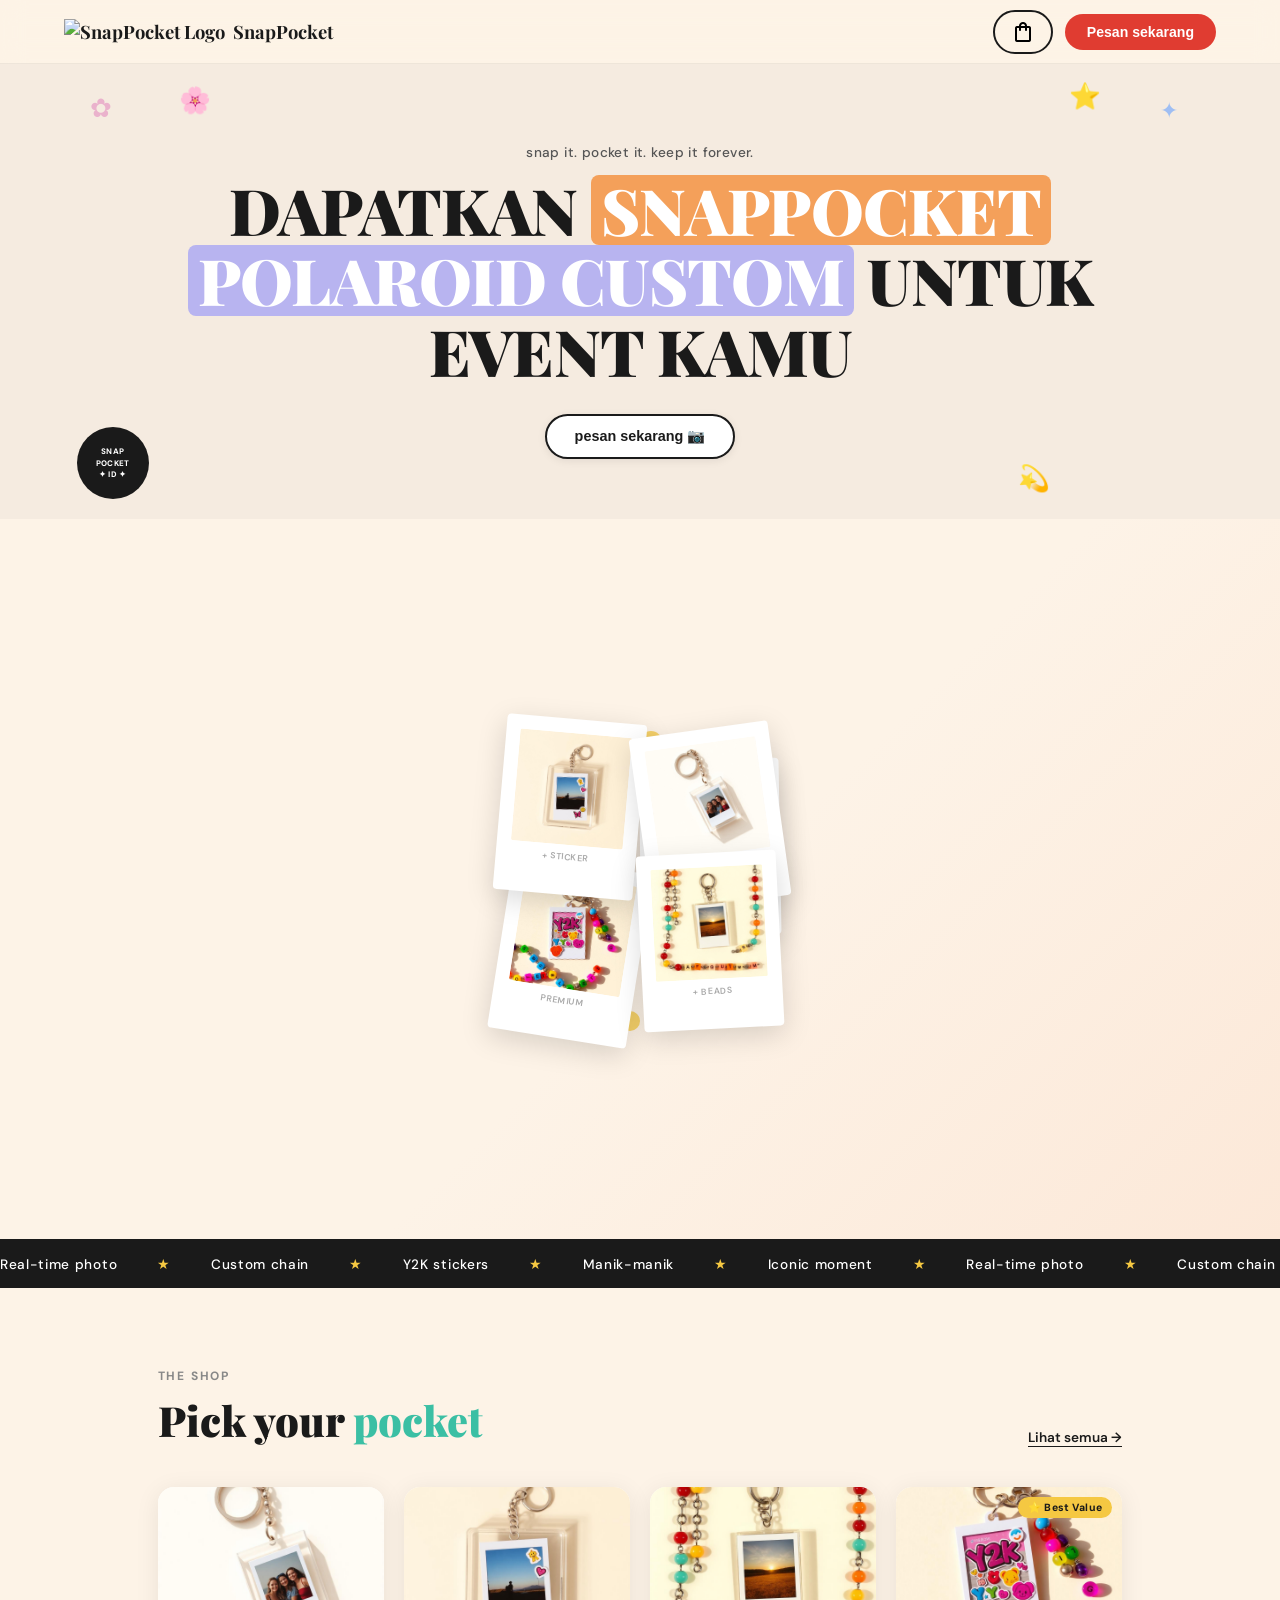
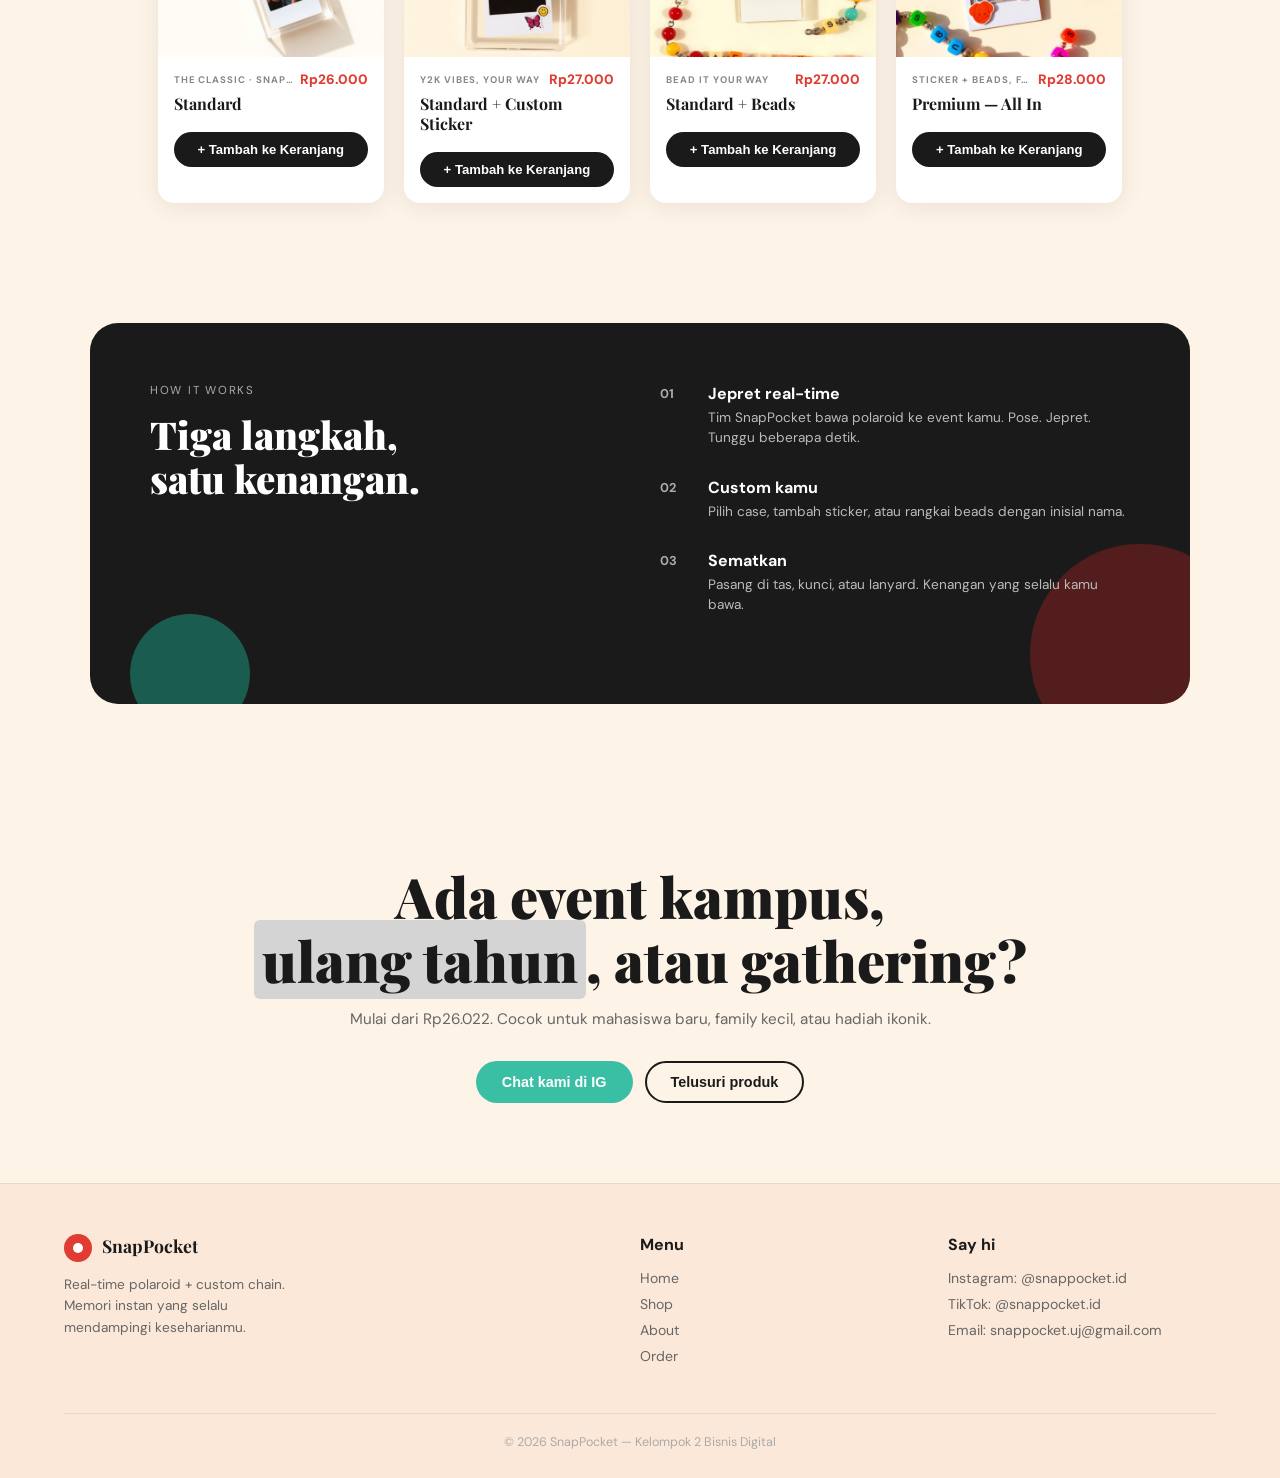
==== commit 307e11db: "Update index.html" ====
--- a/index.html
+++ b/index.html
@@ -19,7 +19,7 @@
     <!-- ===================== NAVBAR ===================== -->
     <nav>
       <div class="nav-logo">
-        <div class="dot"></div>
+        <img src="img/logo_new_bg.png" alt="SnapPocket Logo" class="nav-logo-img" />
         SnapPocket
       </div>
       <div class="nav-links">
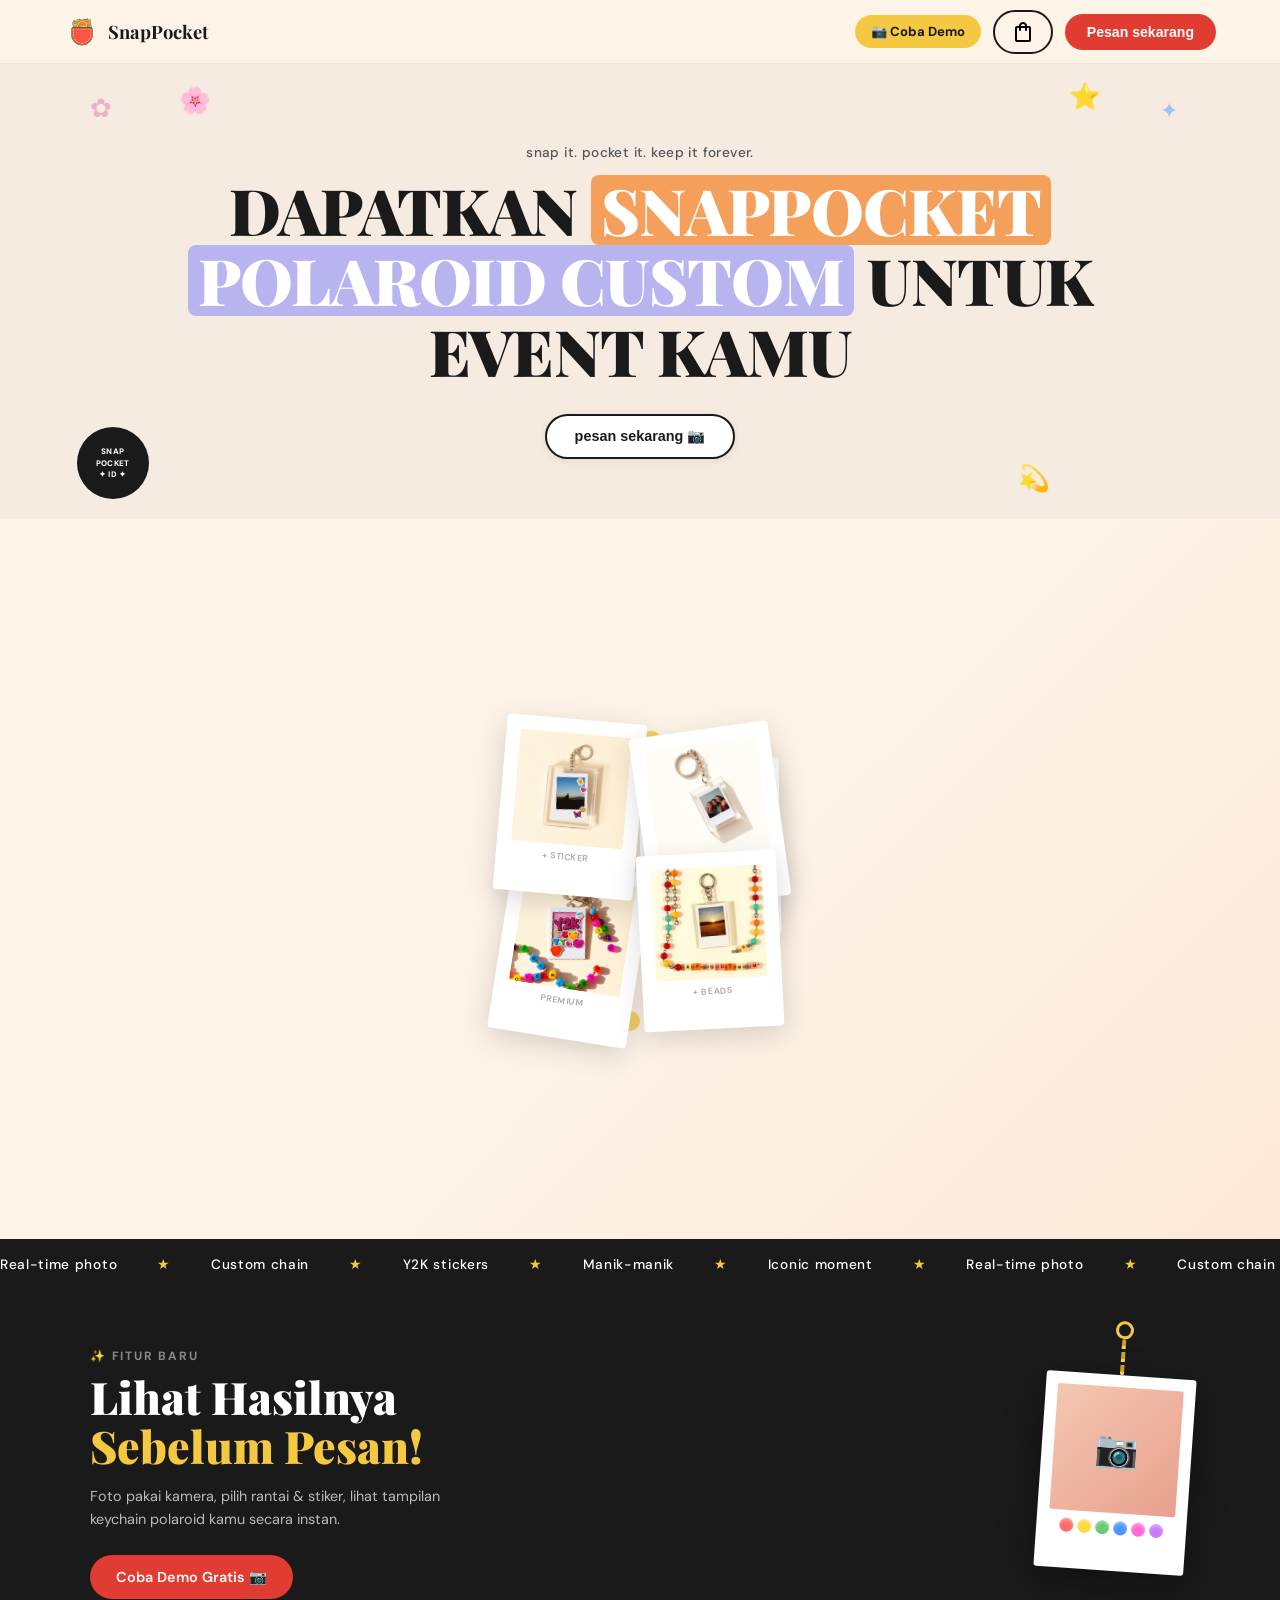
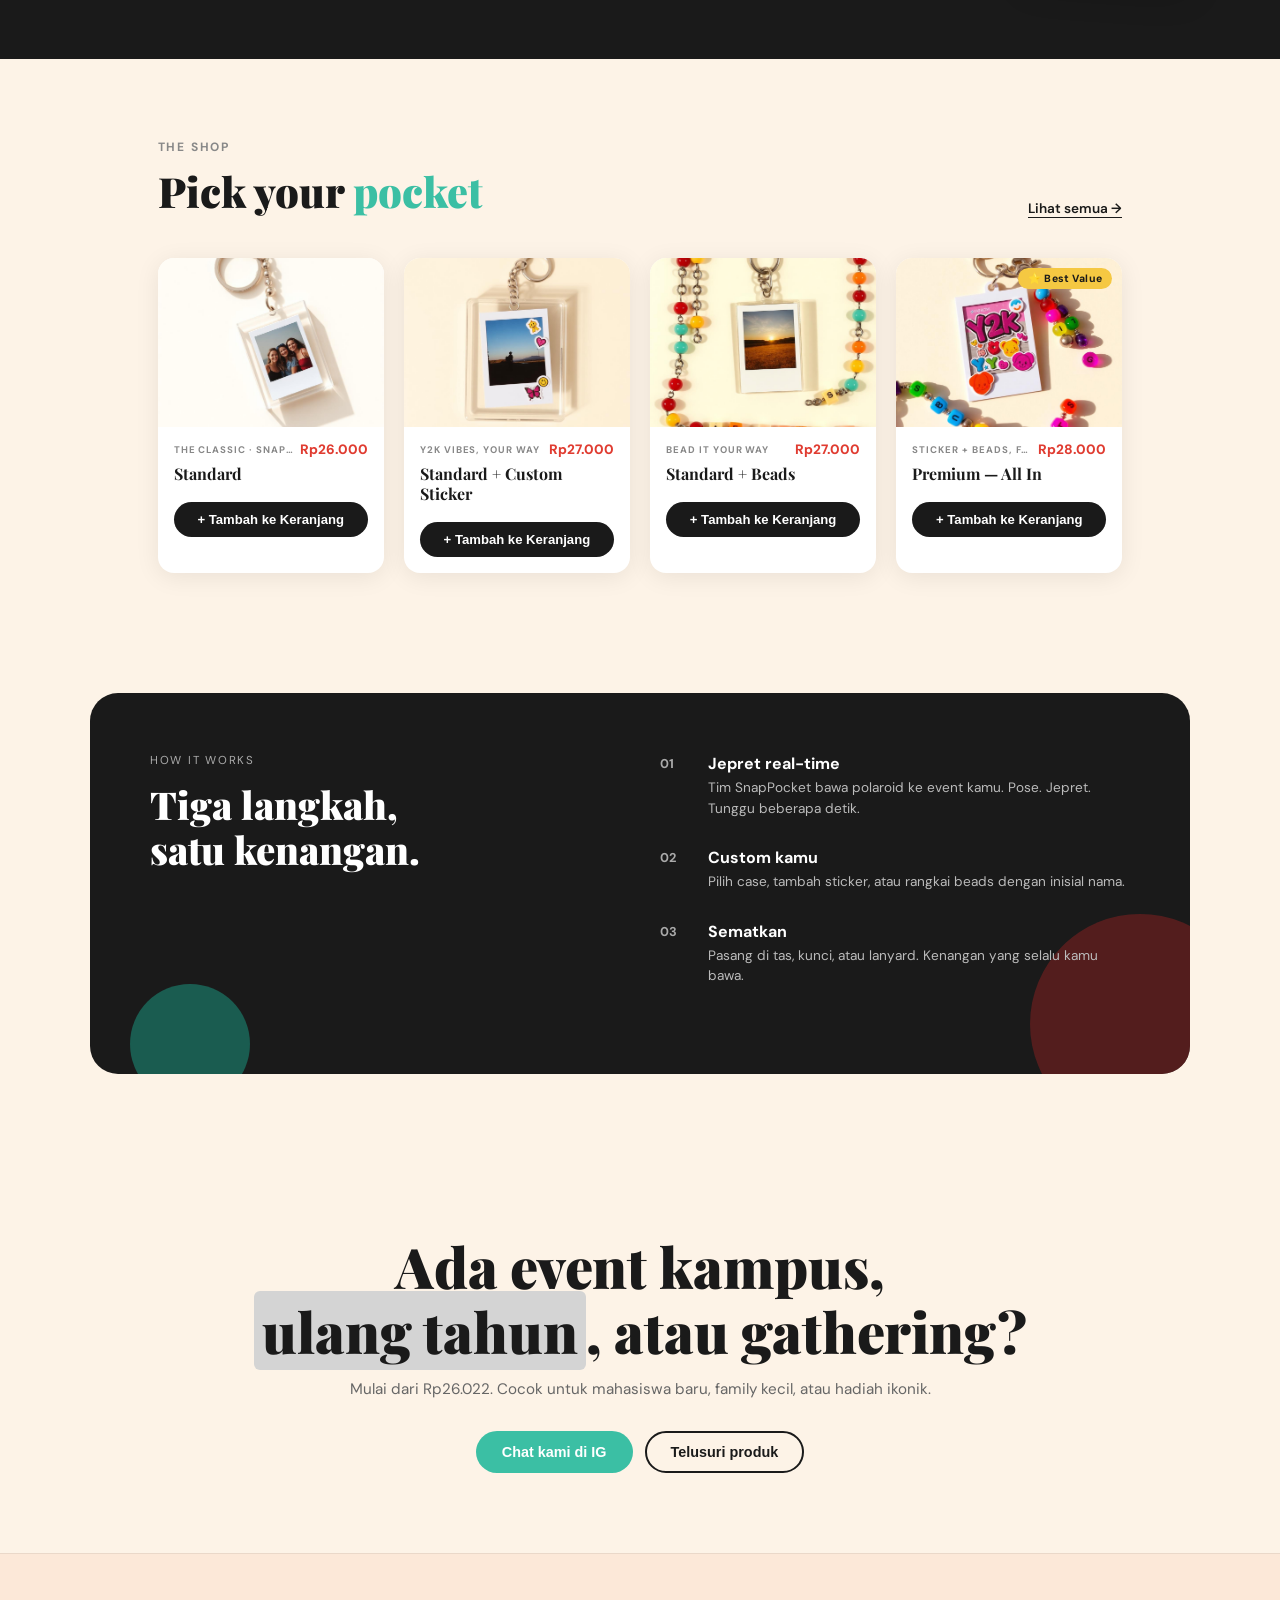
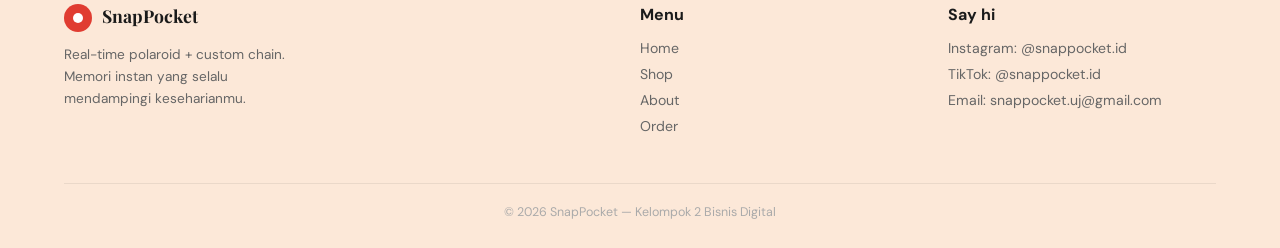
==== commit 8971ba35: "fitur demo di html" ====
--- a/index.html
+++ b/index.html
@@ -29,6 +29,7 @@
         <a href="#order">Order</a> -->
       </div>
       <div class="nav-right">
+        <a href="demo.html" class="nav-demo-link">📷 Coba Demo</a>
         <button class="nav-cart-btn" onclick="openCart()">
           <span class="material-symbols-outlined"> shopping_bag </span>
           <span class="cart-badge" id="cartBadge">0</span>
@@ -49,6 +50,7 @@
       <a href="#shop" onclick="closeMenu()">Shop</a>
       <a href="#about" onclick="closeMenu()">About</a>
       <a href="#order" onclick="closeMenu()">Order</a>
+      <a href="demo.html" onclick="closeMenu()">📷 Coba Demo</a>
       <button
         class="btn-primary"
         style="width: fit-content"
@@ -250,6 +252,42 @@
       </div>
     </div>
 
+    <!-- ===================== DEMO PROMO ===================== -->
+    <section class="demo-promo reveal">
+      <div class="demo-promo-inner">
+        <div class="demo-promo-text">
+          <div class="section-label">✨ FITUR BARU</div>
+          <h2 class="demo-promo-title">
+            Lihat Hasilnya<br /><span class="accent">Sebelum Pesan!</span>
+          </h2>
+          <p class="demo-promo-desc">
+            Foto pakai kamera, pilih rantai &amp; stiker, lihat tampilan
+            keychain polaroid kamu secara instan.
+          </p>
+          <a href="demo.html" class="btn-primary" style="display:inline-flex;gap:8px;align-items:center;text-decoration:none;">
+            Coba Demo Gratis 📷
+          </a>
+        </div>
+        <div class="demo-promo-visual" aria-hidden="true">
+          <div class="demo-promo-polaroid">
+            <div class="demo-promo-photo">📷</div>
+            <div class="demo-promo-chain">
+              <div class="demo-promo-ring"></div>
+              <div class="demo-promo-chainline"></div>
+            </div>
+            <div class="demo-promo-beads">
+              <span style="background:#FF6B6B"></span>
+              <span style="background:#FFD93D"></span>
+              <span style="background:#6BCB77"></span>
+              <span style="background:#4D96FF"></span>
+              <span style="background:#FF6BD6"></span>
+              <span style="background:#C77DFF"></span>
+            </div>
+          </div>
+        </div>
+      </div>
+    </section>
+
     <!-- ===================== SHOP ===================== -->
     <section id="shop" style="padding-top: 80px; padding-bottom: 80px">
       <div style="max-width: 1200px; margin: 0 auto; padding: 0 5%">
--- a/style.css
+++ b/style.css
@@ -78,6 +78,12 @@
   align-items: center;
   justify-content: center;
 }
+.nav-logo-img {
+  height: 36px;
+  width: auto;
+  object-fit: contain;
+  display: block;
+}
 .nav-logo .dot::after {
   content: "";
   width: 10px;
@@ -123,6 +129,25 @@
   box-shadow: 0 6px 18px rgba(224, 60, 49, 0.35);
 }
 
+/* demo link in nav */
+.nav-demo-link {
+  display: inline-flex;
+  align-items: center;
+  gap: 5px;
+  background: var(--yellow);
+  color: var(--dark);
+  border-radius: 50px;
+  padding: 8px 16px;
+  font-size: 0.82rem;
+  font-weight: 700;
+  text-decoration: none;
+  transition: transform 0.15s, box-shadow 0.15s;
+  white-space: nowrap;
+}
+.nav-demo-link:hover {
+  transform: translateY(-1px);
+  box-shadow: 0 4px 14px rgba(245, 200, 66, 0.45);
+}
 /* cart icon in nav */
 .nav-cart-btn {
   position: relative;
@@ -1059,7 +1084,7 @@
   border-radius: 24px;
   padding: 36px 40px;
   text-align: center;
-  max-width: 360px;
+  max-width: 420px;
   width: 90%;
   transform: scale(0.9);
   transition: transform 0.25s;
@@ -1079,8 +1104,9 @@
   margin-bottom: 24px;
 }
 .qr-placeholder {
-  width: 200px;
-  height: 200px;
+  width: 100%;
+  aspect-ratio: 1 / 1;
+  max-width: 320px;
   margin: 0 auto 24px;
   background: #fff;
   border-radius: 12px;
@@ -1185,6 +1211,117 @@
     gap: 20px;
   }
 }
+
+/* =========================================================
+       DEMO PROMO SECTION (index.html)
+    ========================================================= */
+.demo-promo {
+  padding: 60px 5%;
+  background: var(--dark);
+  color: #fff;
+}
+.demo-promo-inner {
+  max-width: 1100px;
+  margin: 0 auto;
+  display: grid;
+  grid-template-columns: 1fr auto;
+  gap: 60px;
+  align-items: center;
+}
+.demo-promo-title {
+  font-family: var(--font-head);
+  font-size: clamp(1.8rem, 3.5vw, 2.8rem);
+  font-weight: 900;
+  line-height: 1.1;
+  margin: 8px 0 14px;
+}
+.demo-promo-title .accent {
+  color: var(--yellow);
+}
+.demo-promo-desc {
+  color: #bbb;
+  font-size: 0.9rem;
+  line-height: 1.6;
+  margin-bottom: 24px;
+  max-width: 380px;
+}
+
+/* Decorative polaroid widget */
+.demo-promo-visual {
+  flex-shrink: 0;
+}
+.demo-promo-polaroid {
+  position: relative;
+  background: #fff;
+  border-radius: 3px;
+  padding: 12px 12px 36px;
+  width: 150px;
+  box-shadow: 0 12px 36px rgba(0,0,0,0.35);
+  transform: rotate(4deg);
+}
+.demo-promo-photo {
+  width: 100%;
+  aspect-ratio: 1;
+  background: linear-gradient(135deg, #f4c7b0, #e8a090);
+  border-radius: 2px;
+  display: flex;
+  align-items: center;
+  justify-content: center;
+  font-size: 2.2rem;
+}
+.demo-promo-chain {
+  position: absolute;
+  top: -54px;
+  left: 50%;
+  transform: translateX(-50%);
+  display: flex;
+  flex-direction: column;
+  align-items: center;
+}
+.demo-promo-ring {
+  width: 18px;
+  height: 18px;
+  border-radius: 50%;
+  border: 3px solid #f5c842;
+}
+.demo-promo-chainline {
+  width: 4px;
+  height: 36px;
+  background: repeating-linear-gradient(
+    to bottom,
+    #c9a227 0, #c9a227 7px,
+    #f0d060 7px, #f0d060 10px,
+    transparent 10px, transparent 13px
+  );
+  border-radius: 2px;
+}
+.demo-promo-beads {
+  display: flex;
+  gap: 4px;
+  justify-content: center;
+  margin-top: 8px;
+}
+.demo-promo-beads span {
+  width: 14px;
+  height: 14px;
+  border-radius: 50%;
+  display: inline-block;
+  box-shadow: inset 0 2px 3px rgba(255,255,255,0.4);
+}
+
+@media (max-width: 640px) {
+  .demo-promo-inner {
+    grid-template-columns: 1fr;
+    gap: 36px;
+  }
+  .demo-promo-visual {
+    display: none;
+  }
+}
+
+/* =========================================================
+       RESPONSIVE
+    ========================================================= */
 @media (max-width: 400px) {
   .product-grid {
     grid-template-columns: 1fr;
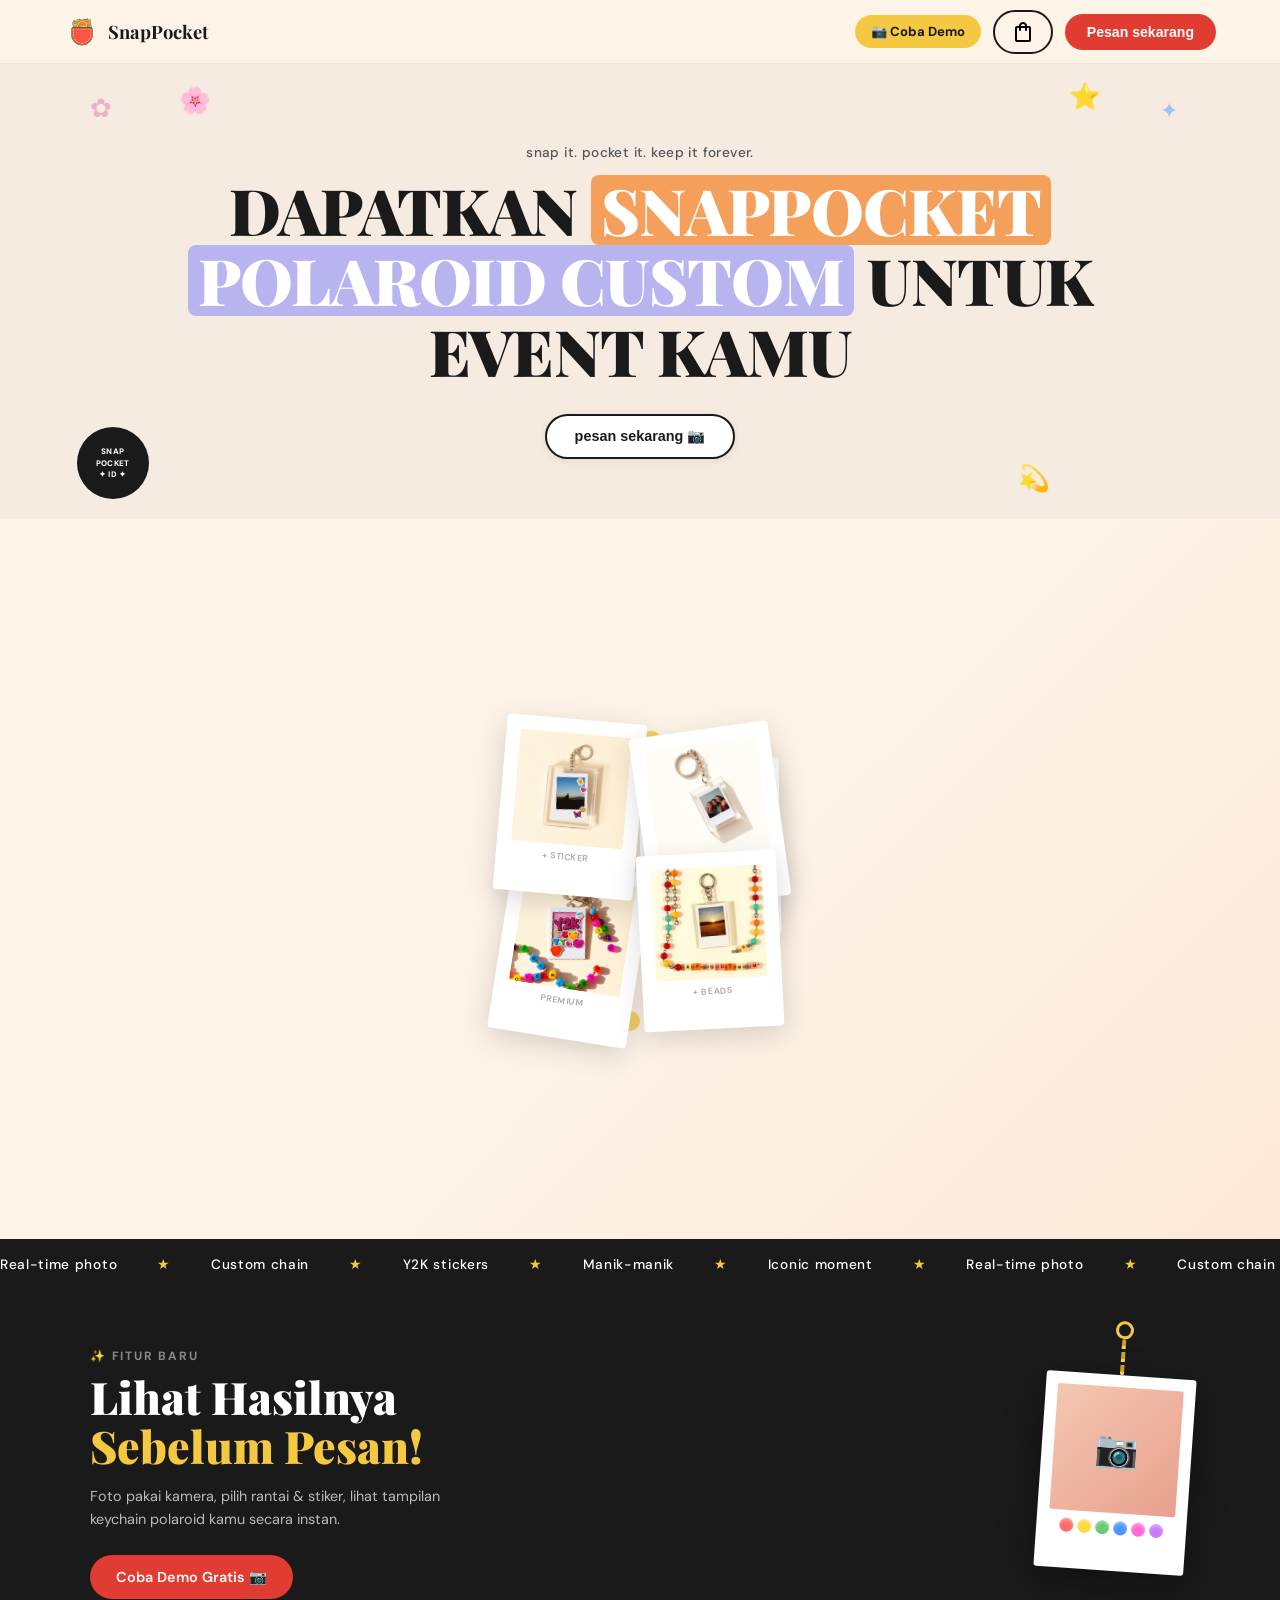
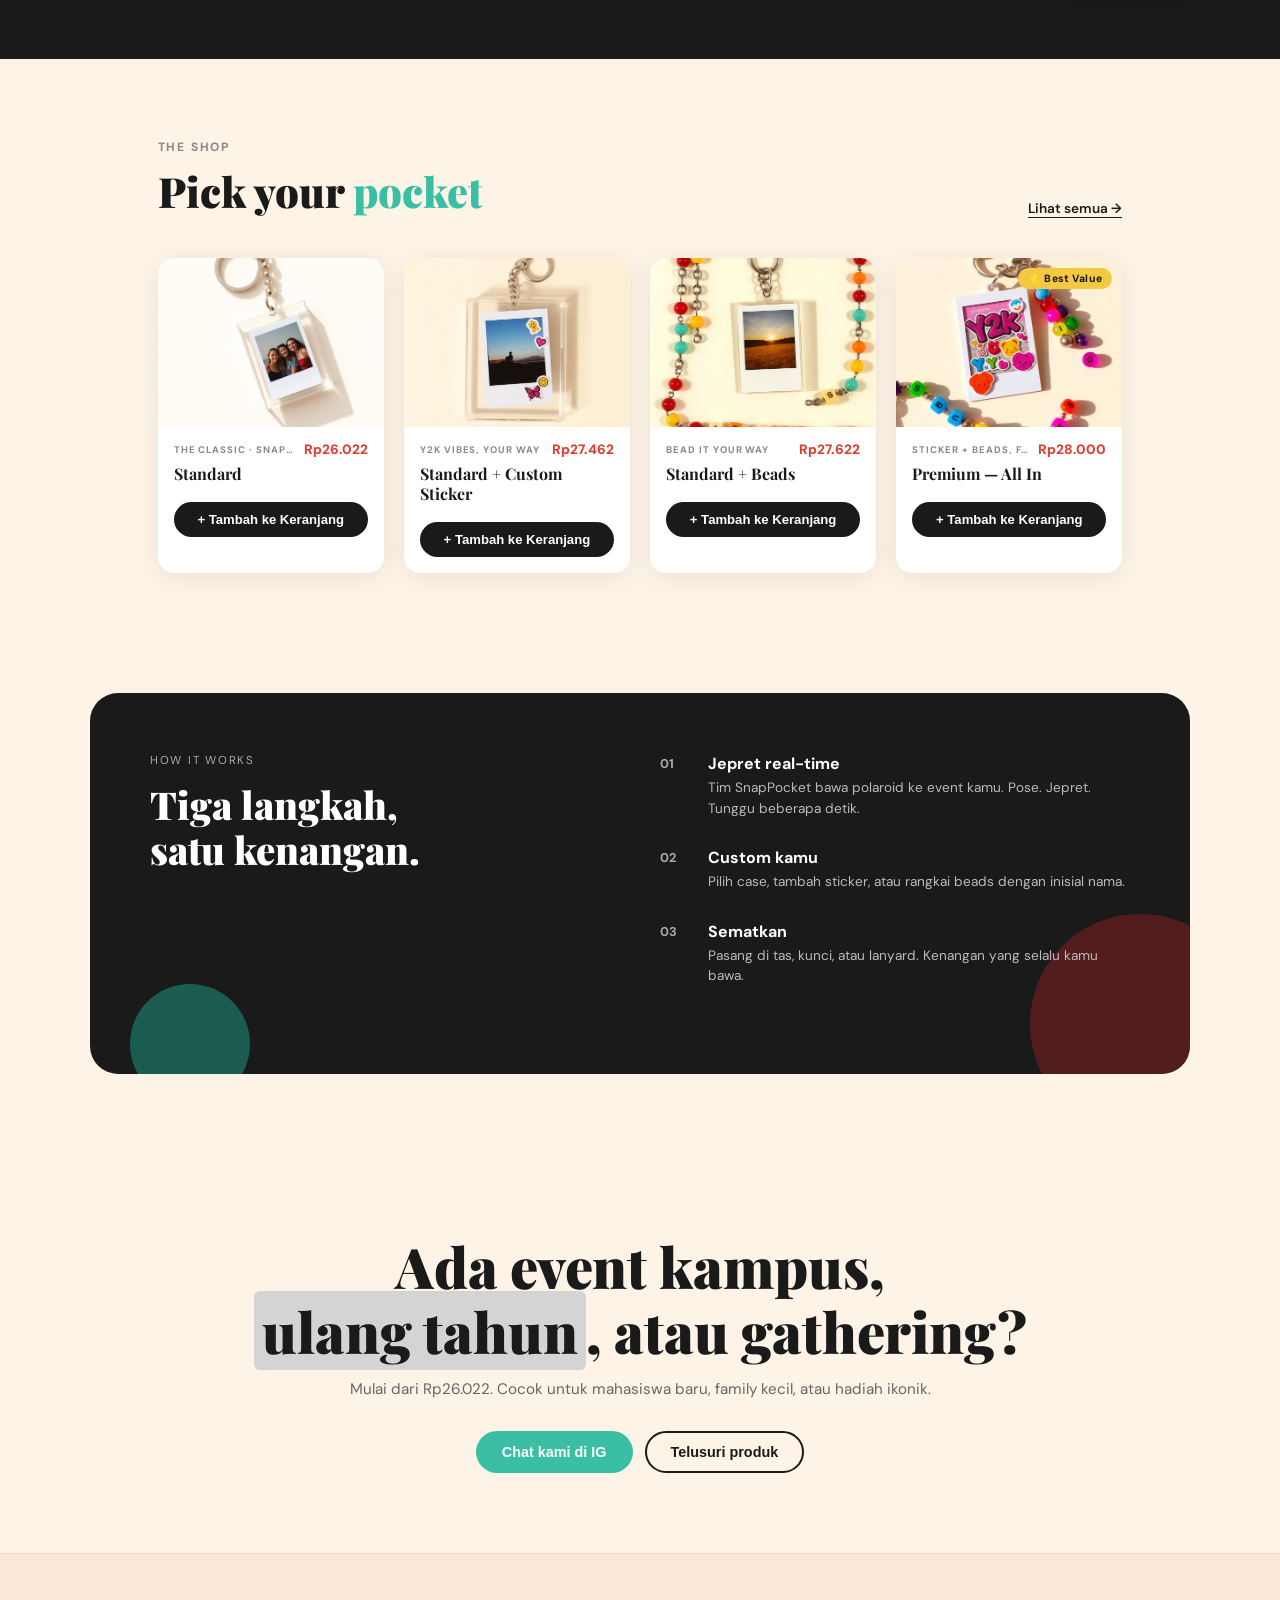
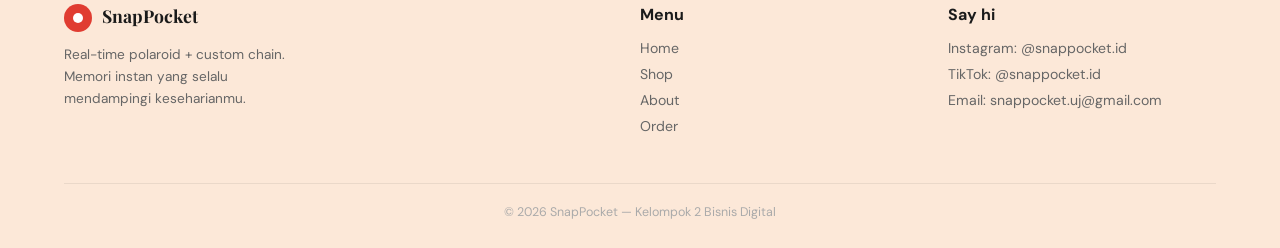
==== commit e9d08eb5: "Update fmt.Println message from 'Hello' to 'Goodbye'" ====
--- a/index.html
+++ b/index.html
@@ -13,6 +13,7 @@
       rel="stylesheet"
       href="https://fonts.googleapis.com/css2?family=Material+Symbols+Outlined:opsz,wght,FILL,GRAD@20..48,100..700,0..1,-50..200&icon_names=shopping_bag"
     />
+    <link rel="icon" type="image/png" href="img/logo_new_bg.png" />
     <link rel="stylesheet" href="style.css" />
   </head>
   <body>
@@ -50,7 +51,7 @@
       <a href="#shop" onclick="closeMenu()">Shop</a>
       <a href="#about" onclick="closeMenu()">About</a>
       <a href="#order" onclick="closeMenu()">Order</a>
-      <a href="demo.html" onclick="closeMenu()">📷 Coba Demo</a>
+      <a href="demo.html" class="mobile-demo-link" onclick="closeMenu()">📷 Coba Demo</a>
       <button
         class="btn-primary"
         style="width: fit-content"
--- a/style.css
+++ b/style.css
@@ -148,6 +148,7 @@
   transform: translateY(-1px);
   box-shadow: 0 4px 14px rgba(245, 200, 66, 0.45);
 }
+
 /* cart icon in nav */
 .nav-cart-btn {
   position: relative;
@@ -204,28 +205,79 @@
   height: 2px;
   background: var(--dark);
   border-radius: 2px;
-  transition: all 0.25s;
-}
+  transition: all 0.28s ease;
+}
+/* Hamburger → X when menu is open */
+.hamburger.open span:nth-child(1) {
+  transform: translateY(7px) rotate(45deg);
+}
+.hamburger.open span:nth-child(2) {
+  opacity: 0;
+  transform: scaleX(0);
+}
+.hamburger.open span:nth-child(3) {
+  transform: translateY(-7px) rotate(-45deg);
+}
+
 .mobile-menu {
   display: none;
   position: fixed;
   top: 64px;
   left: 0;
   right: 0;
-  background: var(--bg);
-  padding: 24px 5%;
+  background: rgba(253, 243, 231, 0.97);
+  backdrop-filter: blur(14px);
+  padding: 8px 5% 20px;
   flex-direction: column;
-  gap: 16px;
+  gap: 0;
   z-index: 99;
   border-bottom: 1px solid rgba(0, 0, 0, 0.08);
-  box-shadow: 0 8px 24px rgba(0, 0, 0, 0.06);
+  box-shadow: 0 12px 32px rgba(0, 0, 0, 0.08);
+}
+.mobile-menu.open {
+  display: flex;
+  animation: menuSlideDown 0.22s ease-out both;
+}
+@keyframes menuSlideDown {
+  from { opacity: 0; transform: translateY(-10px); }
+  to   { opacity: 1; transform: translateY(0); }
 }
 .mobile-menu a {
-  font-size: 1.1rem;
+  font-size: 1rem;
   font-weight: 600;
-}
-.mobile-menu.open {
-  display: flex;
+  padding: 14px 0;
+  border-bottom: 1px solid rgba(0, 0, 0, 0.07);
+  color: var(--dark);
+  transition: color 0.15s, padding-left 0.15s;
+  display: block;
+}
+.mobile-menu a:hover {
+  color: var(--red);
+  padding-left: 6px;
+}
+.mobile-menu a:last-of-type {
+  border-bottom: none;
+}
+/* Demo link pill in mobile menu */
+.mobile-menu .mobile-demo-link {
+  background: var(--yellow);
+  color: var(--dark);
+  border-radius: 50px;
+  padding: 11px 16px;
+  text-align: center;
+  font-weight: 700;
+  font-size: 0.9rem;
+  margin-top: 12px;
+  border-bottom: none !important;
+  transition: transform 0.15s, box-shadow 0.15s;
+}
+.mobile-menu .mobile-demo-link:hover {
+  padding-left: 16px;
+  transform: translateY(-1px);
+  box-shadow: 0 4px 14px rgba(245, 200, 66, 0.45);
+}
+.mobile-menu .btn-primary {
+  margin-top: 8px;
 }
 
 /* =========================================================
@@ -1165,54 +1217,6 @@
 }
 
 /* =========================================================
-       RESPONSIVE
-    ========================================================= */
-@media (max-width: 900px) {
-  .product-grid {
-    grid-template-columns: repeat(2, 1fr);
-  }
-  .how-box {
-    grid-template-columns: 1fr;
-    padding: 36px;
-  }
-  .footer-grid {
-    grid-template-columns: 1fr 1fr;
-  }
-  .nav-links {
-    display: none;
-  }
-  .hamburger {
-    display: flex;
-  }
-  .nav-cta {
-    display: none;
-  }
-}
-@media (max-width: 640px) {
-  .hero-inner {
-    grid-template-columns: 1fr;
-    padding: 40px 5%;
-    gap: 24px;
-  }
-  .hero-visual {
-    min-height: 220px;
-  }
-  .product-grid {
-    grid-template-columns: repeat(2, 1fr);
-    gap: 12px;
-  }
-  .footer-grid {
-    grid-template-columns: 1fr;
-  }
-  .cart-panel {
-    width: 100vw;
-  }
-  .hero-stats {
-    gap: 20px;
-  }
-}
-
-/* =========================================================
        DEMO PROMO SECTION (index.html)
     ========================================================= */
 .demo-promo {
@@ -1322,6 +1326,67 @@
 /* =========================================================
        RESPONSIVE
     ========================================================= */
+@media (max-width: 900px) {
+  .product-grid {
+    grid-template-columns: repeat(2, 1fr);
+  }
+  .how-box {
+    grid-template-columns: 1fr;
+    padding: 36px;
+  }
+  .footer-grid {
+    grid-template-columns: 1fr 1fr;
+  }
+  .nav-links {
+    display: none;
+  }
+  .hamburger {
+    display: flex;
+  }
+  .nav-cta {
+    display: none;
+  }
+  .nav-demo-link {
+    display: none;
+  }
+  nav {
+    padding: 0 4%;
+  }
+  .nav-right {
+    gap: 8px;
+  }
+}
+@media (max-width: 400px) {
+  .nav-logo {
+    font-size: 1rem;
+  }
+  .nav-logo-img {
+    height: 28px;
+  }
+}
+@media (max-width: 640px) {
+  .hero-inner {
+    grid-template-columns: 1fr;
+    padding: 40px 5%;
+    gap: 24px;
+  }
+  .hero-visual {
+    min-height: 220px;
+  }
+  .product-grid {
+    grid-template-columns: repeat(2, 1fr);
+    gap: 12px;
+  }
+  .footer-grid {
+    grid-template-columns: 1fr;
+  }
+  .cart-panel {
+    width: 100vw;
+  }
+  .hero-stats {
+    gap: 20px;
+  }
+}
 @media (max-width: 400px) {
   .product-grid {
     grid-template-columns: 1fr;
